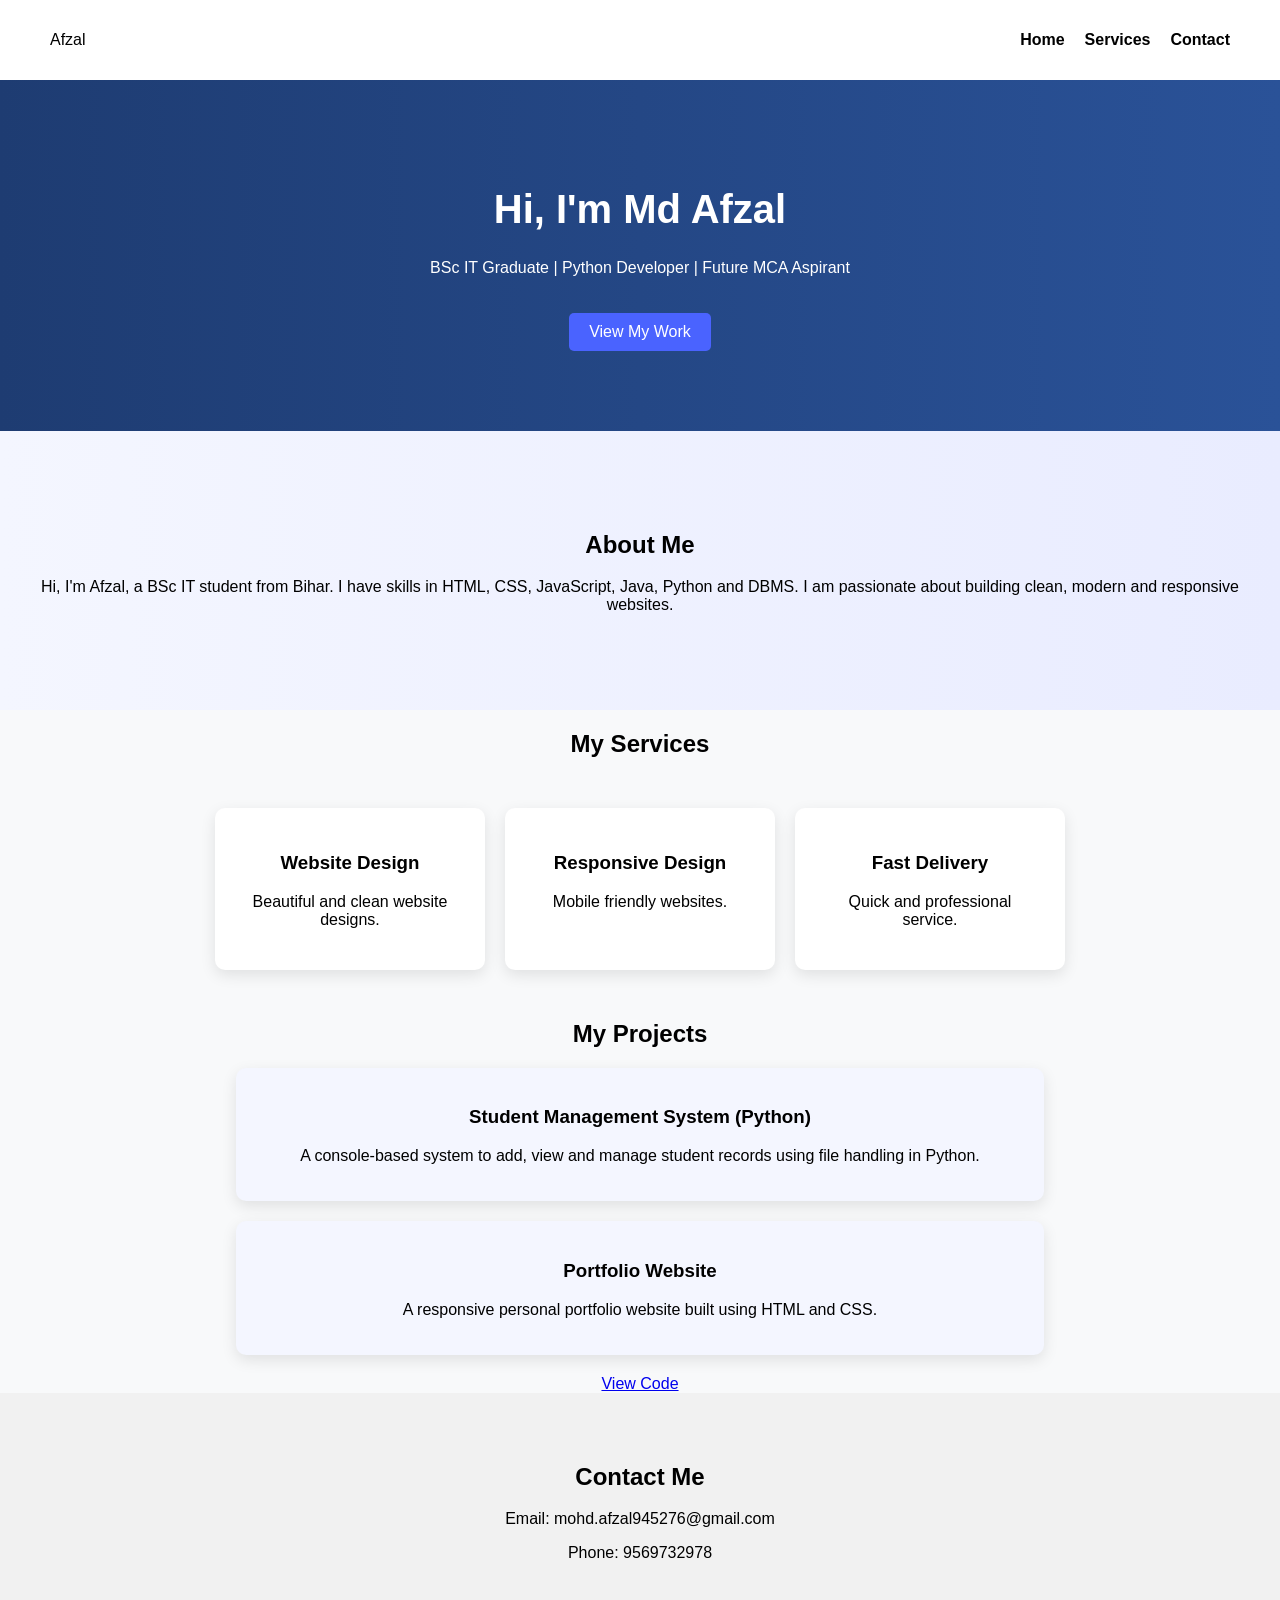
==== index.html @ 3a63d997 "Fix HTML structure and formatting issues" ====
<!DOCTYPE html>
<html>
<head>
    <title>My First Landing Page</title>
    <link rel="stylesheet" href="style.css">
</head>
<body>
  <nav>
    <div class="logo">Afzal</div>
    <ul>
        <li><a href="#">Home</a></li>
        <li><a href="#">Services</a></li>
        <li><a href="#">Contact</a></li>
    </ul>
</nav>

    <header>
        <h1>Hi, I'm Md Afzal</h1>
<p>BSc IT Graduate | Python Developer | Future MCA Aspirant</p>
<a href="#projects" class="btn">View My Work</a>
    </header>
    <section class="about">
    <div class="container">
        <h2>About Me</h2>
        <p>
            Hi, I'm Afzal, a BSc IT student from Bihar.
            I have skills in HTML, CSS, JavaScript, Java, Python and DBMS.
            I am passionate about building clean, modern and responsive websites.
        </p>
    </div>
</section>

    <section>
        <h2>My Services</h2>
        <div class="services">
            <div class="card">
                <h3>Website Design</h3>
                <p>Beautiful and clean website designs.</p>
            </div>

            <div class="card">
                <h3>Responsive Design</h3>
                <p>Mobile friendly websites.</p>
            </div>

            <div class="card">
                <h3>Fast Delivery</h3>
                <p>Quick and professional service.</p>
            </div>
        </div>
    </section
        <section class="projects">
    <h2>My Projects</h2>

    <div class="project-card">
        <h3>Student Management System (Python)</h3>
        <p>A console-based system to add, view and manage student records using file handling in Python.</p>
    </div>

    <div class="project-card">
        <h3>Portfolio Website</h3>
        <p>A responsive personal portfolio website built using HTML and CSS.</p>
    </div>
     <a href="https://github.com/mohdafzal23154180" target="_blank">View Code</a>       
</section>
    <section id="contact">
    <h2>Contact Me</h2>
    <p>Email: mohd.afzal945276@gmail.com</p>
    <p>Phone: 9569732978</p>
</section>

</body>

</html>
---- style.css ----
nav {
    display: flex;
    justify-content: space-between;
    align-items: center;
    padding: 15px 50px;
    background: white;
}
.about {
    padding: 80px 20px;
    text-align: center;
    background: linear-gradient(to right, #f4f6ff, #e9ecff);
}

nav ul {
    display: flex;
    list-style: none;
    gap: 20px;
}

nav a {
    text-decoration: none;
    color: black;
    font-weight: bold;
}

nav a:hover {
    color: #2a5298;
}
body {
    font-family: Arial, sans-serif;
    margin: 0;
    text-align: center;
    background: #f8f9fa;
}

header {
    background: linear-gradient(to right, #1e3c72, #2a5298);
    color: white;
    padding: 80px 20px;
}

header h1 {
    font-size: 40px;
}
.btn {
    display: inline-block;
    margin-top: 20px;
    padding: 10px 20px;
    background: #4a63ff;
    color: white;
    text-decoration: none;
    border-radius: 5px;
}

button {
    padding: 12px 25px;
    border: none;
    background: white;
    color: #2a5298;
    font-weight: bold;
    cursor: pointer;
    border-radius: 5px;
    transition: 0.3s;
}

button:hover {
    background: #2a5298;
    color: white;
}

.services {
    display: flex;
    justify-content: center;
    gap: 20px;
    margin: 50px;
}

.card {
    background: white;
    padding: 25px;
    width: 220px;
    border-radius: 10px;
    box-shadow: 0px 5px 15px rgba(0,0,0,0.1);
    transition: 0.3s;
}

.card:hover {
    transform: translateY(-10px);
}
.projects {
    padding: 80px 20px;
    text-align: center;
    background: #ffffff;
}

.project-card {
    background: #f4f6ff;
    padding: 20px;
    margin: 20px auto;
    width: 60%;
    border-radius: 10px;
    box-shadow: 0 5px 15px rgba(0,0,0,0.1);
}
@media (max-width: 768px) {
    .services {
        flex-direction: column;
        align-items: center;
    }

    nav {
        flex-direction: column;
        gap: 10px;
    }
}
#contact {
    padding: 50px;
    background: #f1f1f1;

}
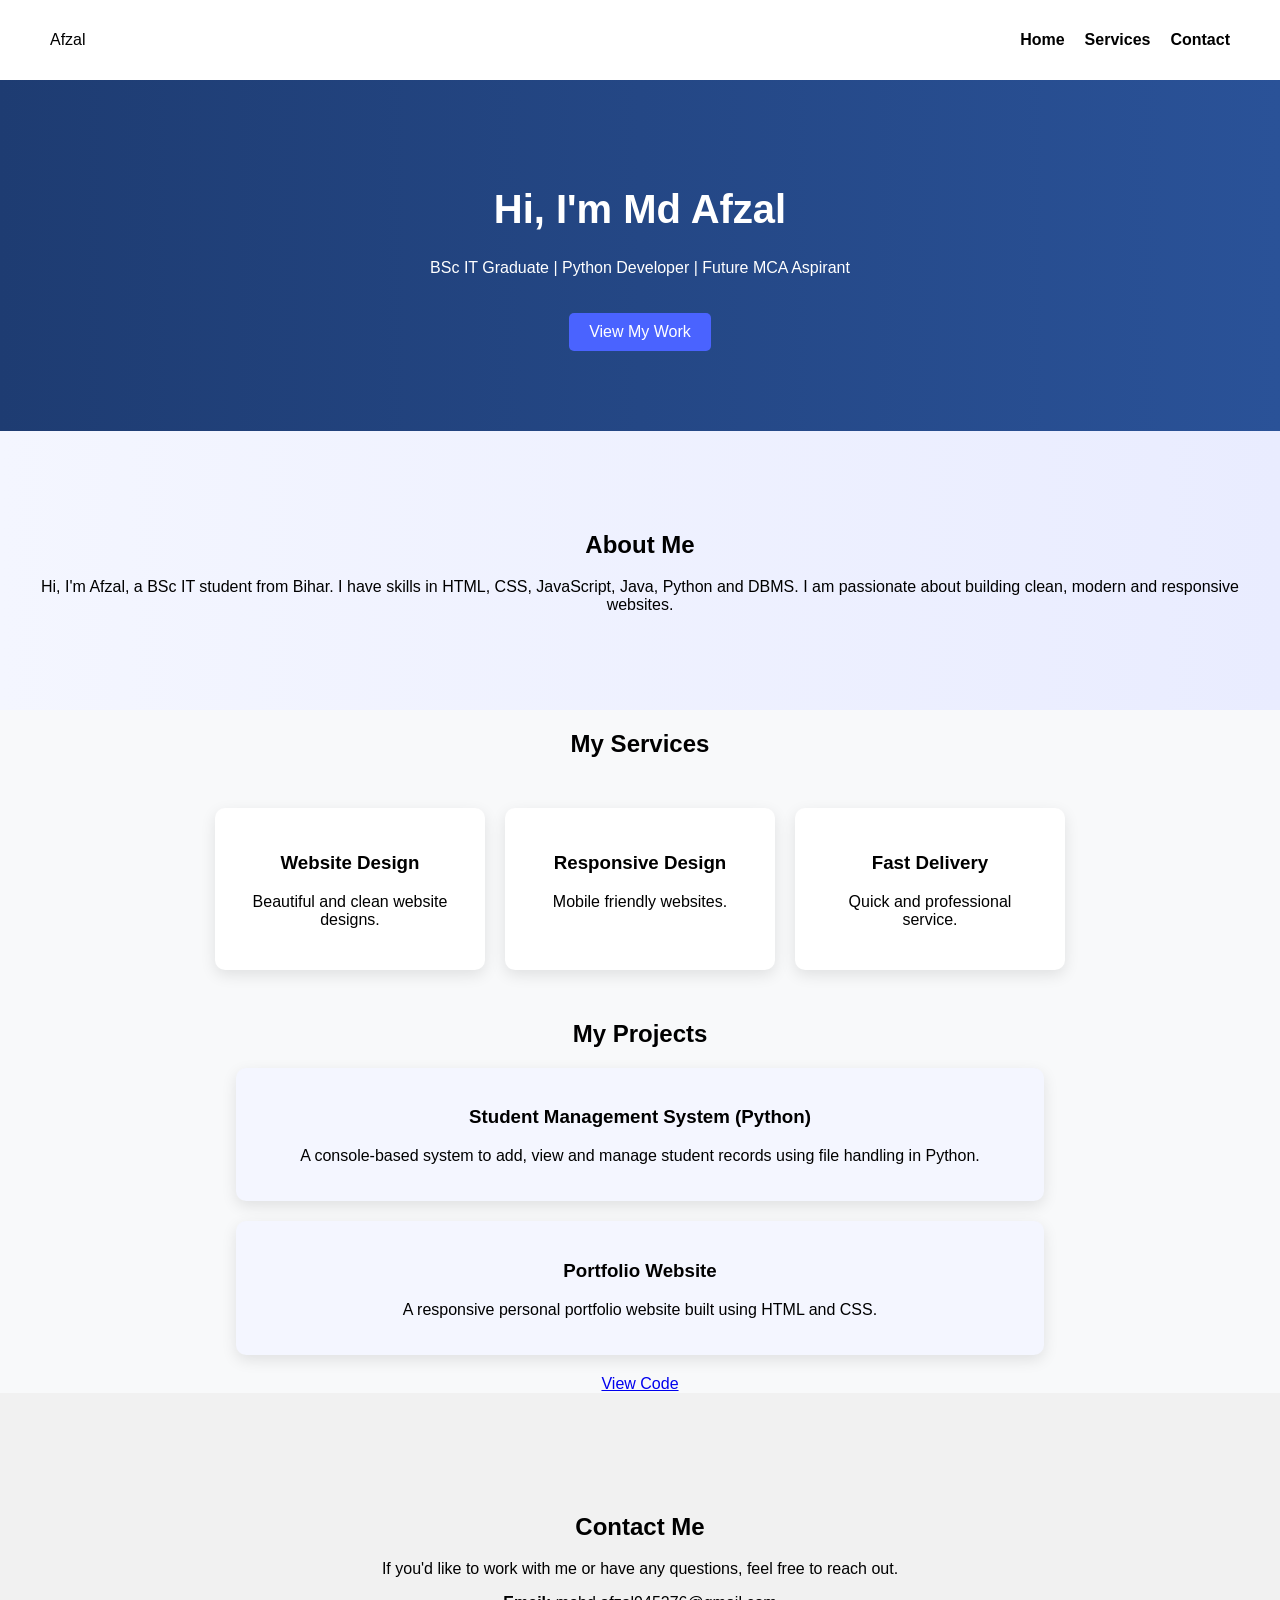
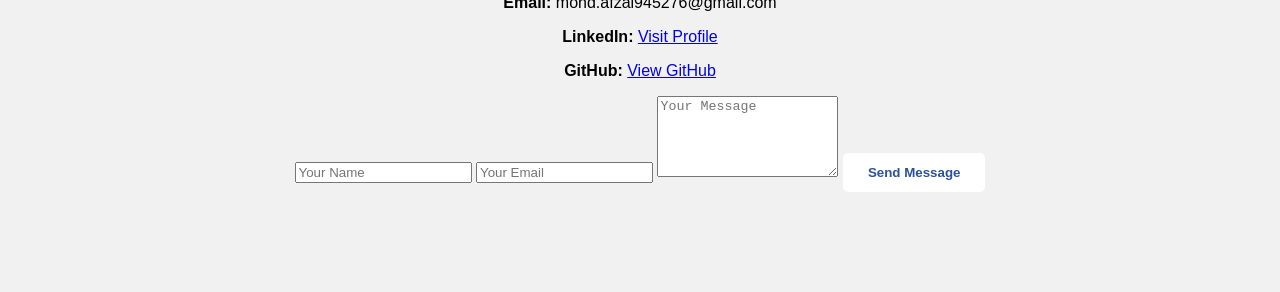
==== commit e43d5c53: "Enhance index.html with contact form and details Added contact information and improved project sect" ====
--- a/index.html
+++ b/index.html
@@ -64,9 +64,31 @@
      <a href="https://github.com/mohdafzal23154180" target="_blank">View Code</a>       
 </section>
     <section id="contact">
+    <section id="contact" class="contact">
     <h2>Contact Me</h2>
-    <p>Email: mohd.afzal945276@gmail.com</p>
-    <p>Phone: 9569732978</p>
+    <p>If you'd like to work with me or have any questions, feel free to reach out.</p>
+
+    <div class="contact-info">
+        <p><strong>Email:</strong> mohd.afzal945276@gmail.com</p>
+        <p><strong>LinkedIn:</strong> 
+            <a href="https://www.linkedin.com/in/mohd-afzal-669144394" target="_blank">
+                Visit Profile
+            </a>
+        </p>
+        <p><strong>GitHub:</strong> 
+            <a href="https://github.com/mohdafzal23154180" target="_blank">
+                View GitHub
+            </a>
+        </p>
+    </div>
+
+    <form class="contact-form">
+        <input type="text" placeholder="Your Name" required>
+        <input type="email" placeholder="Your Email" required>
+        <textarea placeholder="Your Message" rows="5" required></textarea>
+        <button type="submit">Send Message</button>
+    </form>
+</section>
 </section>
 
 </body>
@@ -76,3 +98,4 @@
 
 
 
+
--- a/style.css
+++ b/style.css
@@ -50,6 +50,9 @@
     color: white;
     text-decoration: none;
     border-radius: 5px;
+}
+html {
+    scroll-behavior: smooth;
 }
 
 button {
@@ -120,3 +123,4 @@
 
 
 
+
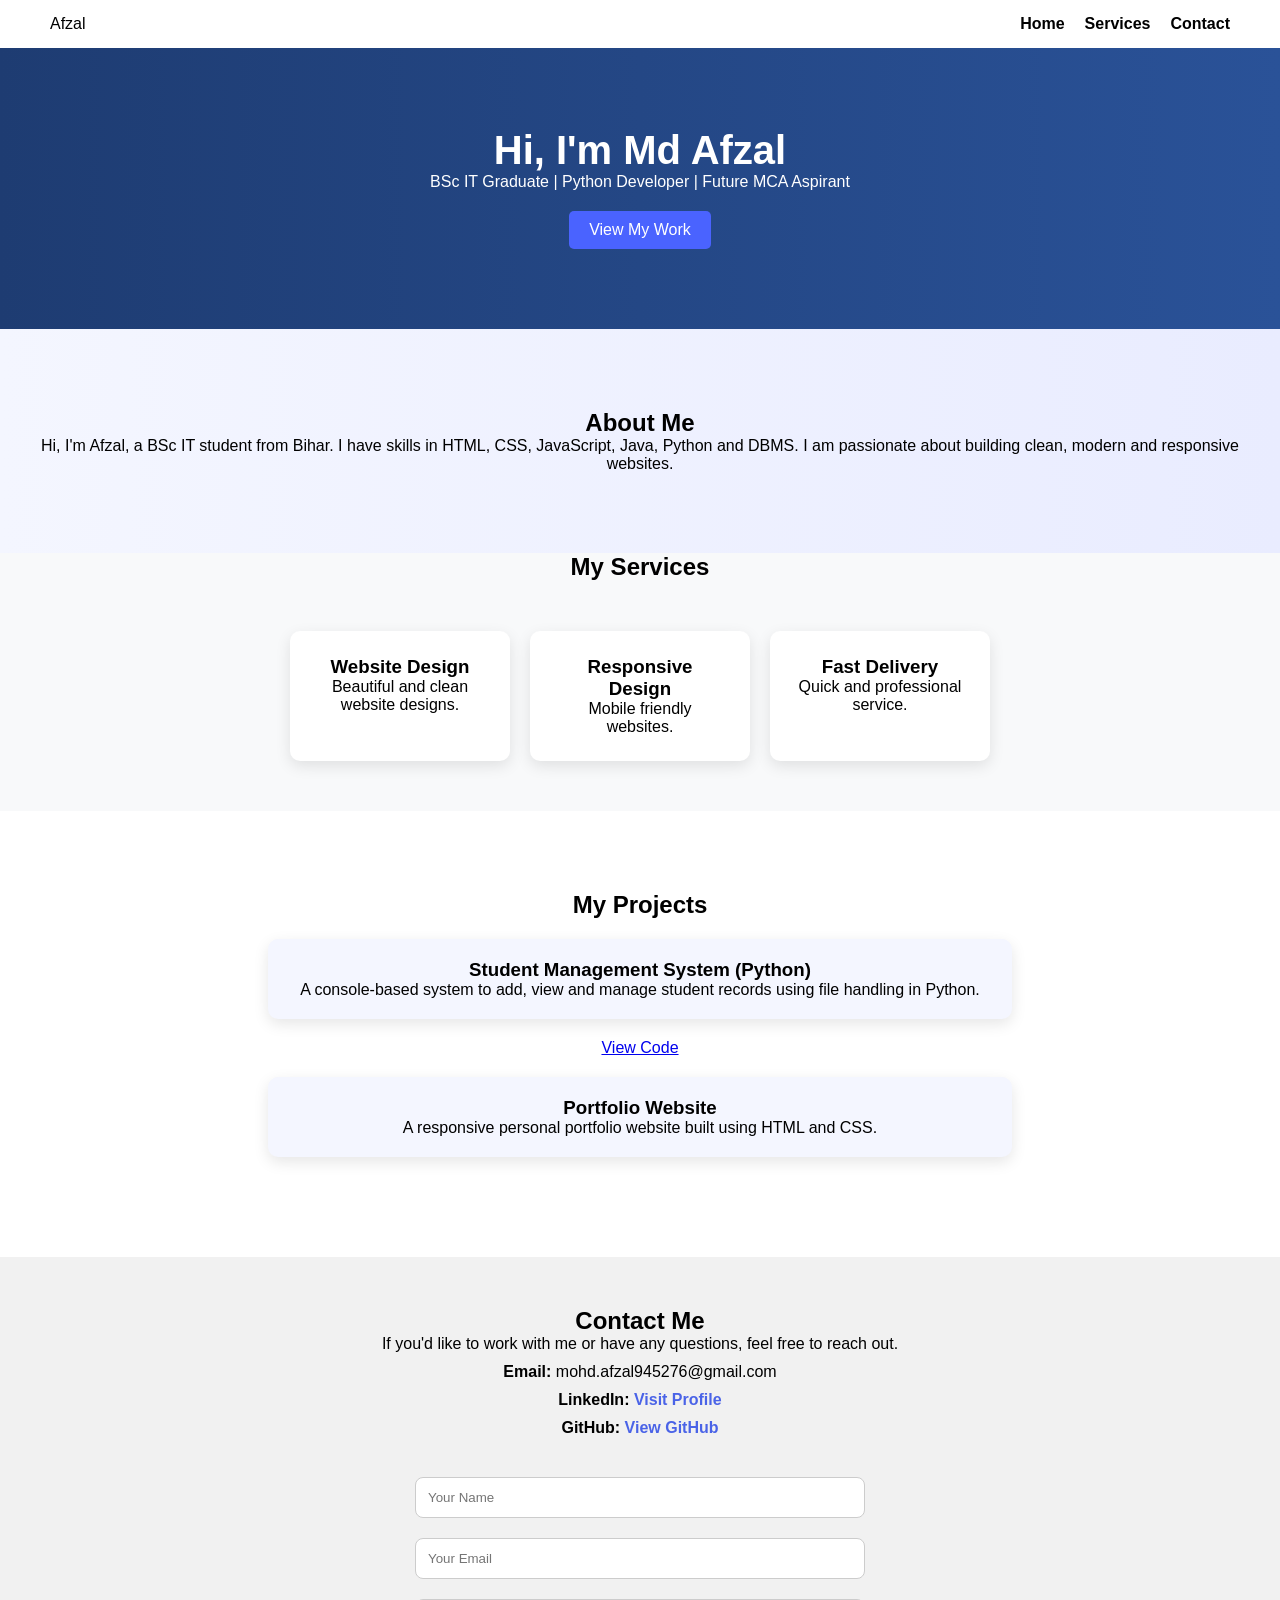
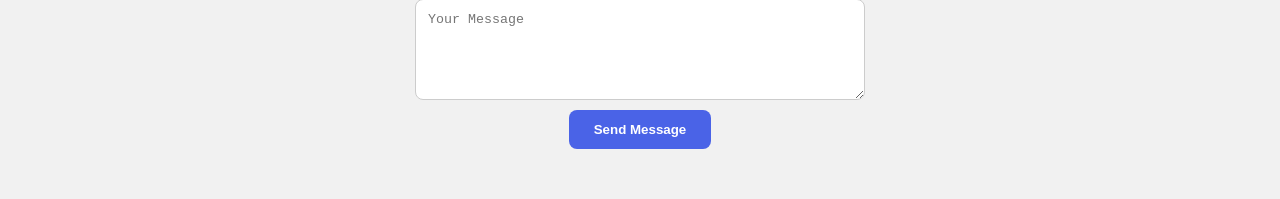
==== commit 8a04d7e1: "Fix HTML structure and clean up formatting" ====
--- a/index.html
+++ b/index.html
@@ -1,3 +1,5 @@
+
+
 <!DOCTYPE html>
 <html>
 <head>
@@ -48,23 +50,23 @@
                 <p>Quick and professional service.</p>
             </div>
         </div>
-    </section
-        <section class="projects">
+    </section>
+    <section class="projects">
     <h2>My Projects</h2>
 
     <div class="project-card">
         <h3>Student Management System (Python)</h3>
         <p>A console-based system to add, view and manage student records using file handling in Python.</p>
     </div>
+    <a href="https://github.com/mohdafzal23154180" target="_blank">View Code</a>
 
     <div class="project-card">
         <h3>Portfolio Website</h3>
         <p>A responsive personal portfolio website built using HTML and CSS.</p>
     </div>
-     <a href="https://github.com/mohdafzal23154180" target="_blank">View Code</a>       
 </section>
-    <section id="contact">
-    <section id="contact" class="contact">
+
+<section id="contact" class="contact">
     <h2>Contact Me</h2>
     <p>If you'd like to work with me or have any questions, feel free to reach out.</p>
 
@@ -89,13 +91,10 @@
         <button type="submit">Send Message</button>
     </form>
 </section>
-</section>
 
 </body>
-
 </html>
 
 
 
 
-
--- a/style.css
+++ b/style.css
@@ -120,7 +120,92 @@
     background: #f1f1f1;
 
 }
-
-
-
-
+/* Contact Section */
+.contact {
+    padding: 80px 20px;
+    text-align: center;
+    background: #f9f9ff;
+}
+
+.contact-info p {
+    margin: 10px 0;
+}
+
+.contact a {
+    color: #4a63e7;
+    text-decoration: none;
+    font-weight: bold;
+}
+
+.contact a:hover {
+    text-decoration: underline;
+}
+
+/* Contact Form */
+.contact-form {
+    margin-top: 30px;
+}
+
+.contact-form input,
+.contact-form textarea {
+    width: 80%;
+    max-width: 400px;
+    padding: 12px;
+    margin: 10px 0;
+    border: 1px solid #ccc;
+    border-radius: 8px;
+}
+
+.contact-form button {
+    padding: 12px 25px;
+    background: #4a63e7;
+    color: white;
+    border: none;
+    border-radius: 8px;
+    cursor: pointer;
+    transition: 0.3s ease;
+}
+
+/* Button Hover Animation */
+.contact-form button:hover {
+    background: #2d47c7;
+    transform: scale(1.05);
+}
+
+/* Card Hover Effect (Projects etc.) */
+.card:hover {
+    transform: translateY(-10px);
+    transition: 0.3s ease;
+    box-shadow: 0 10px 25px rgba(0,0,0,0.1);
+}
+
+/* Smooth Scroll */
+html {
+    scroll-behavior: smooth;
+}
+* {
+    margin: 0;
+    padding: 0;
+    box-sizing: border-box;
+}
+
+body {
+    width: 100%;
+    overflow-x: hidden;
+    font-family: Arial, sans-serif;
+}
+.contact-form {
+    display: flex;
+    flex-direction: column;
+    align-items: center;
+}
+
+.contact-form input,
+.contact-form textarea {
+    width: 90%;
+    max-width: 450px;
+}
+
+
+
+
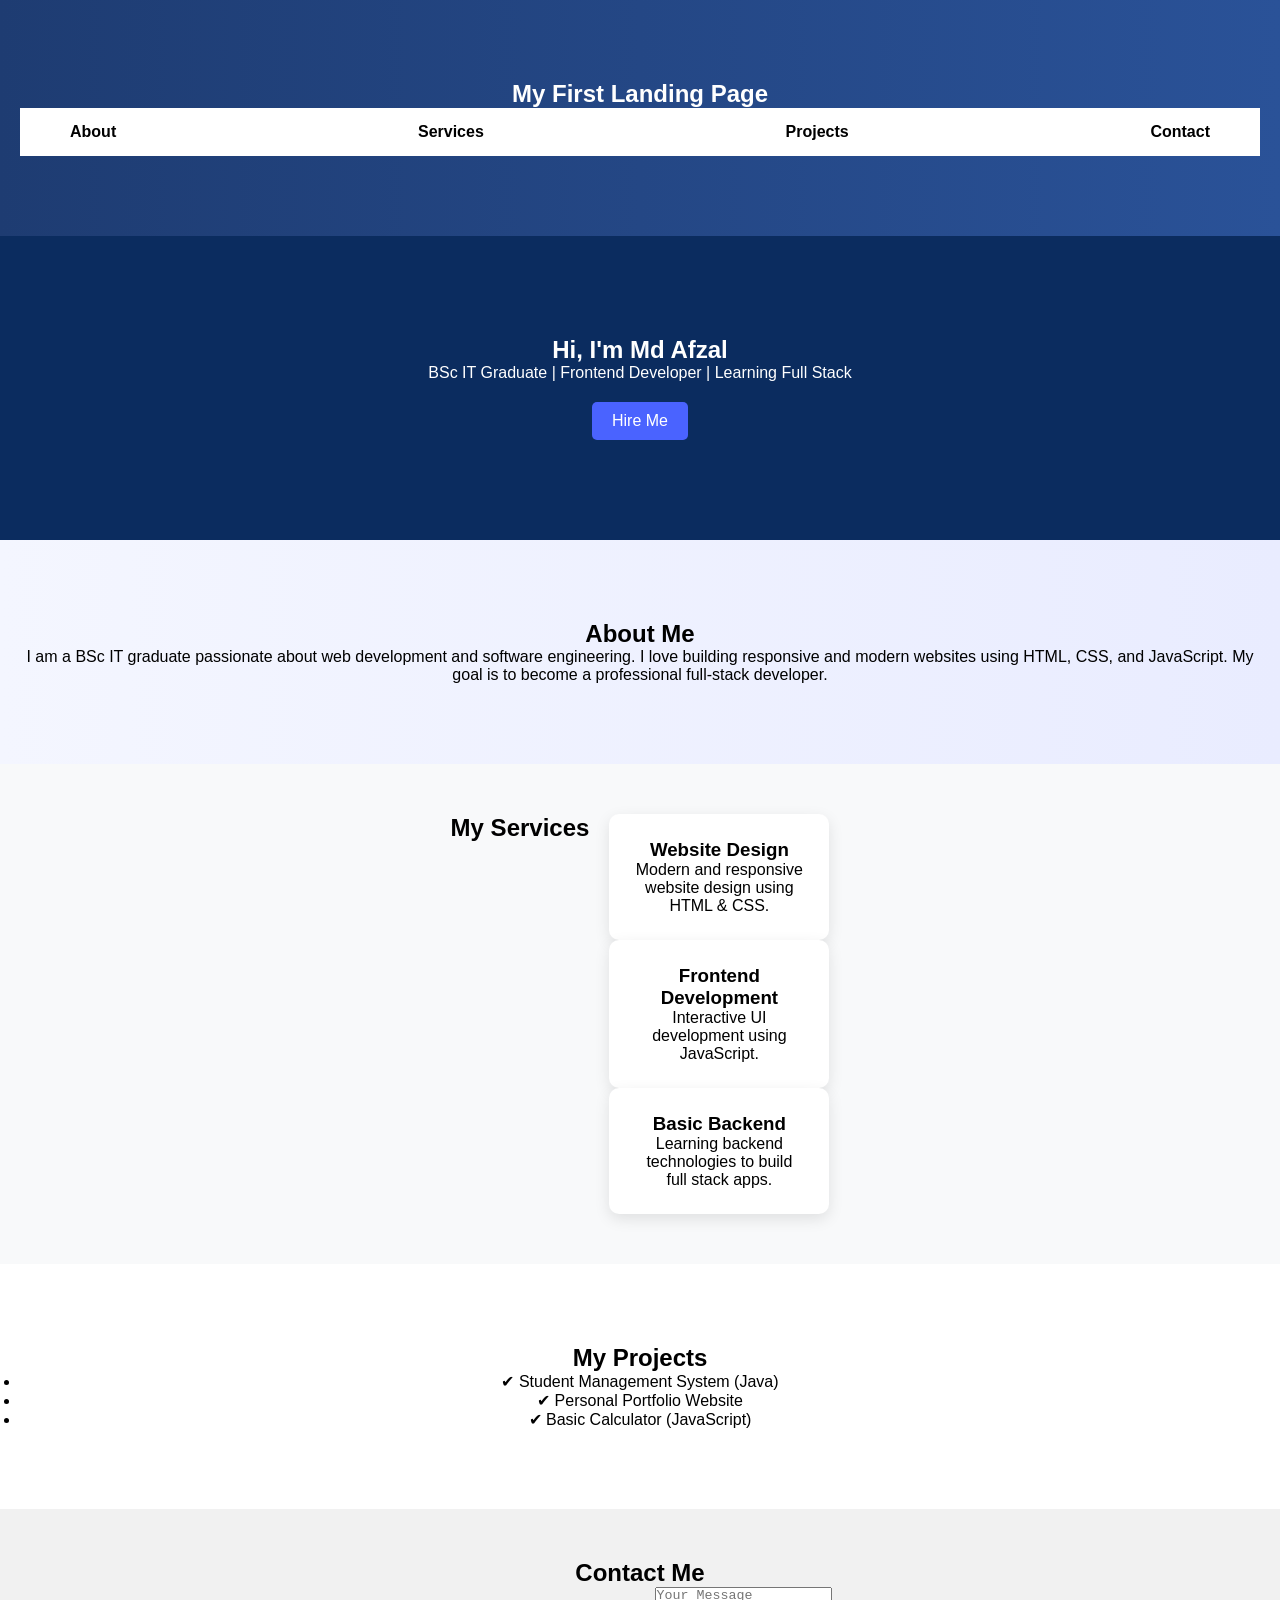
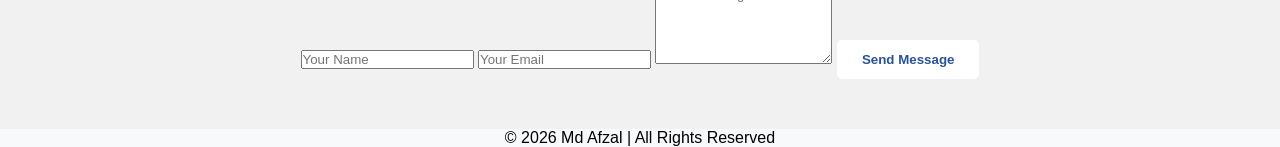
==== commit 98d8bdef: "Revise index.html for portfolio layout and content Updated the HTML structure and content for the po" ====
--- a/index.html
+++ b/index.html
@@ -1,100 +1,94 @@
-
-
 <!DOCTYPE html>
-<html>
+<html lang="en">
 <head>
-    <title>My First Landing Page</title>
+    <meta charset="UTF-8">
+    <title>Md Afzal | Portfolio</title>
+    <meta name="viewport" content="width=device-width, initial-scale=1.0">
+    
+    <!-- CSS File -->
     <link rel="stylesheet" href="style.css">
 </head>
 <body>
-  <nav>
-    <div class="logo">Afzal</div>
-    <ul>
-        <li><a href="#">Home</a></li>
-        <li><a href="#">Services</a></li>
-        <li><a href="#">Contact</a></li>
-    </ul>
-</nav>
 
+    <!-- Navbar -->
     <header>
-        <h1>Hi, I'm Md Afzal</h1>
-<p>BSc IT Graduate | Python Developer | Future MCA Aspirant</p>
-<a href="#projects" class="btn">View My Work</a>
+        <div class="container">
+            <h2 class="logo">My First Landing Page</h2>
+            <nav>
+                <a href="#about">About</a>
+                <a href="#services">Services</a>
+                <a href="#projects">Projects</a>
+                <a href="#contact">Contact</a>
+            </nav>
+        </div>
     </header>
-    <section class="about">
-    <div class="container">
+
+    <!-- Hero Section -->
+    <section class="hero">
+        <div class="hero-content">
+            <h1>Hi, I'm Md Afzal</h1>
+            <p>BSc IT Graduate | Frontend Developer | Learning Full Stack</p>
+            <a href="#contact" class="btn">Hire Me</a>
+        </div>
+    </section>
+
+    <!-- About Section -->
+    <section id="about" class="about">
         <h2>About Me</h2>
         <p>
-            Hi, I'm Afzal, a BSc IT student from Bihar.
-            I have skills in HTML, CSS, JavaScript, Java, Python and DBMS.
-            I am passionate about building clean, modern and responsive websites.
+            I am a BSc IT graduate passionate about web development and software engineering.
+            I love building responsive and modern websites using HTML, CSS, and JavaScript.
+            My goal is to become a professional full-stack developer.
         </p>
-    </div>
-</section>
+    </section>
 
-    <section>
+    <!-- Services Section -->
+    <section id="services" class="services">
         <h2>My Services</h2>
-        <div class="services">
+        <div class="service-box">
             <div class="card">
                 <h3>Website Design</h3>
-                <p>Beautiful and clean website designs.</p>
+                <p>Modern and responsive website design using HTML & CSS.</p>
             </div>
 
             <div class="card">
-                <h3>Responsive Design</h3>
-                <p>Mobile friendly websites.</p>
+                <h3>Frontend Development</h3>
+                <p>Interactive UI development using JavaScript.</p>
             </div>
 
             <div class="card">
-                <h3>Fast Delivery</h3>
-                <p>Quick and professional service.</p>
+                <h3>Basic Backend</h3>
+                <p>Learning backend technologies to build full stack apps.</p>
             </div>
         </div>
     </section>
-    <section class="projects">
-    <h2>My Projects</h2>
 
-    <div class="project-card">
-        <h3>Student Management System (Python)</h3>
-        <p>A console-based system to add, view and manage student records using file handling in Python.</p>
-    </div>
-    <a href="https://github.com/mohdafzal23154180" target="_blank">View Code</a>
+    <!-- Projects Section -->
+    <section id="projects" class="projects">
+        <h2>My Projects</h2>
+        <ul>
+            <li>✔ Student Management System (Java)</li>
+            <li>✔ Personal Portfolio Website</li>
+            <li>✔ Basic Calculator (JavaScript)</li>
+        </ul>
+    </section>
 
-    <div class="project-card">
-        <h3>Portfolio Website</h3>
-        <p>A responsive personal portfolio website built using HTML and CSS.</p>
-    </div>
-</section>
+    <!-- Contact Section -->
+    <section id="contact" class="contact">
+        <h2>Contact Me</h2>
 
-<section id="contact" class="contact">
-    <h2>Contact Me</h2>
-    <p>If you'd like to work with me or have any questions, feel free to reach out.</p>
+        <form>
+            <input type="text" placeholder="Your Name" required>
+            <input type="email" placeholder="Your Email" required>
+            <textarea rows="5" placeholder="Your Message"></textarea>
+            <button type="submit">Send Message</button>
+        </form>
+    </section>
 
-    <div class="contact-info">
-        <p><strong>Email:</strong> mohd.afzal945276@gmail.com</p>
-        <p><strong>LinkedIn:</strong> 
-            <a href="https://www.linkedin.com/in/mohd-afzal-669144394" target="_blank">
-                Visit Profile
-            </a>
-        </p>
-        <p><strong>GitHub:</strong> 
-            <a href="https://github.com/mohdafzal23154180" target="_blank">
-                View GitHub
-            </a>
-        </p>
-    </div>
-
-    <form class="contact-form">
-        <input type="text" placeholder="Your Name" required>
-        <input type="email" placeholder="Your Email" required>
-        <textarea placeholder="Your Message" rows="5" required></textarea>
-        <button type="submit">Send Message</button>
-    </form>
-</section>
+    <!-- Footer -->
+    <footer>
+        <p>© 2026 Md Afzal | All Rights Reserved</p>
+    </footer>
 
 </body>
 </html>
-
-
-
-
--- a/style.css
+++ b/style.css
@@ -1,3 +1,32 @@
+* {
+    margin: 0;
+    padding: 0;
+    box-sizing: border-box;
+}
+body {
+    margin: 0;
+    padding: 0;
+}
+
+.hero,
+.about,
+.projects,
+.contact {
+    width: 100%;
+}
+.hero {
+    background-color: #0b2c5f;
+    color: white;
+    padding: 100px 20px;
+    text-align: center;
+}
+
+body {
+    width: 100%;
+    overflow-x: hidden;
+    font-family: Arial, sans-serif;
+}
+
 nav {
     display: flex;
     justify-content: space-between;
@@ -5,11 +34,6 @@
     padding: 15px 50px;
     background: white;
 }
-.about {
-    padding: 80px 20px;
-    text-align: center;
-    background: linear-gradient(to right, #f4f6ff, #e9ecff);
-}
 
 nav ul {
     display: flex;
@@ -42,6 +66,10 @@
 header h1 {
     font-size: 40px;
 }
+html {
+    scroll-behavior: smooth;
+}
+
 .btn {
     display: inline-block;
     margin-top: 20px;
@@ -51,10 +79,6 @@
     text-decoration: none;
     border-radius: 5px;
 }
-html {
-    scroll-behavior: smooth;
-}
-
 button {
     padding: 12px 25px;
     border: none;
@@ -70,6 +94,12 @@
     background: #2a5298;
     color: white;
 }
+.about {
+    padding: 80px 20px;
+    text-align: center;
+    background: linear-gradient(to right, #f4f6ff, #e9ecff);
+}
+
 
 .services {
     display: flex;
@@ -94,37 +124,35 @@
     padding: 80px 20px;
     text-align: center;
     background: #ffffff;
+    width: 100%;
 }
 
 .project-card {
     background: #f4f6ff;
     padding: 20px;
-    margin: 20px auto;
-    width: 60%;
+    margin: 20px;
     border-radius: 10px;
     box-shadow: 0 5px 15px rgba(0,0,0,0.1);
 }
-@media (max-width: 768px) {
-    .services {
-        flex-direction: column;
-        align-items: center;
-    }
-
-    nav {
-        flex-direction: column;
-        gap: 10px;
-    }
-}
-#contact {
-    padding: 50px;
-    background: #f1f1f1;
-
-}
+
 /* Contact Section */
 .contact {
     padding: 80px 20px;
     text-align: center;
     background: #f9f9ff;
+    width: 100%;
+}
+
+.contact-form {
+    display: flex;
+    flex-direction: column;
+    align-items: center;
+}
+
+.contact-form input,
+.contact-form textarea {
+    width: 90%;
+    max-width: 450px;
 }
 
 .contact-info p {
@@ -183,29 +211,19 @@
 html {
     scroll-behavior: smooth;
 }
-* {
-    margin: 0;
-    padding: 0;
-    box-sizing: border-box;
-}
-
-body {
-    width: 100%;
-    overflow-x: hidden;
-    font-family: Arial, sans-serif;
-}
-.contact-form {
-    display: flex;
-    flex-direction: column;
-    align-items: center;
-}
-
-.contact-form input,
-.contact-form textarea {
-    width: 90%;
-    max-width: 450px;
-}
-
-
-
-
+
+@media (max-width: 768px) {
+    .services {
+        flex-direction: column;
+        align-items: center;
+    }
+
+    nav {
+        flex-direction: column;
+        gap: 10px;
+    }
+}
+#contact {
+    padding: 50px;
+    background: #f1f1f1;
+}
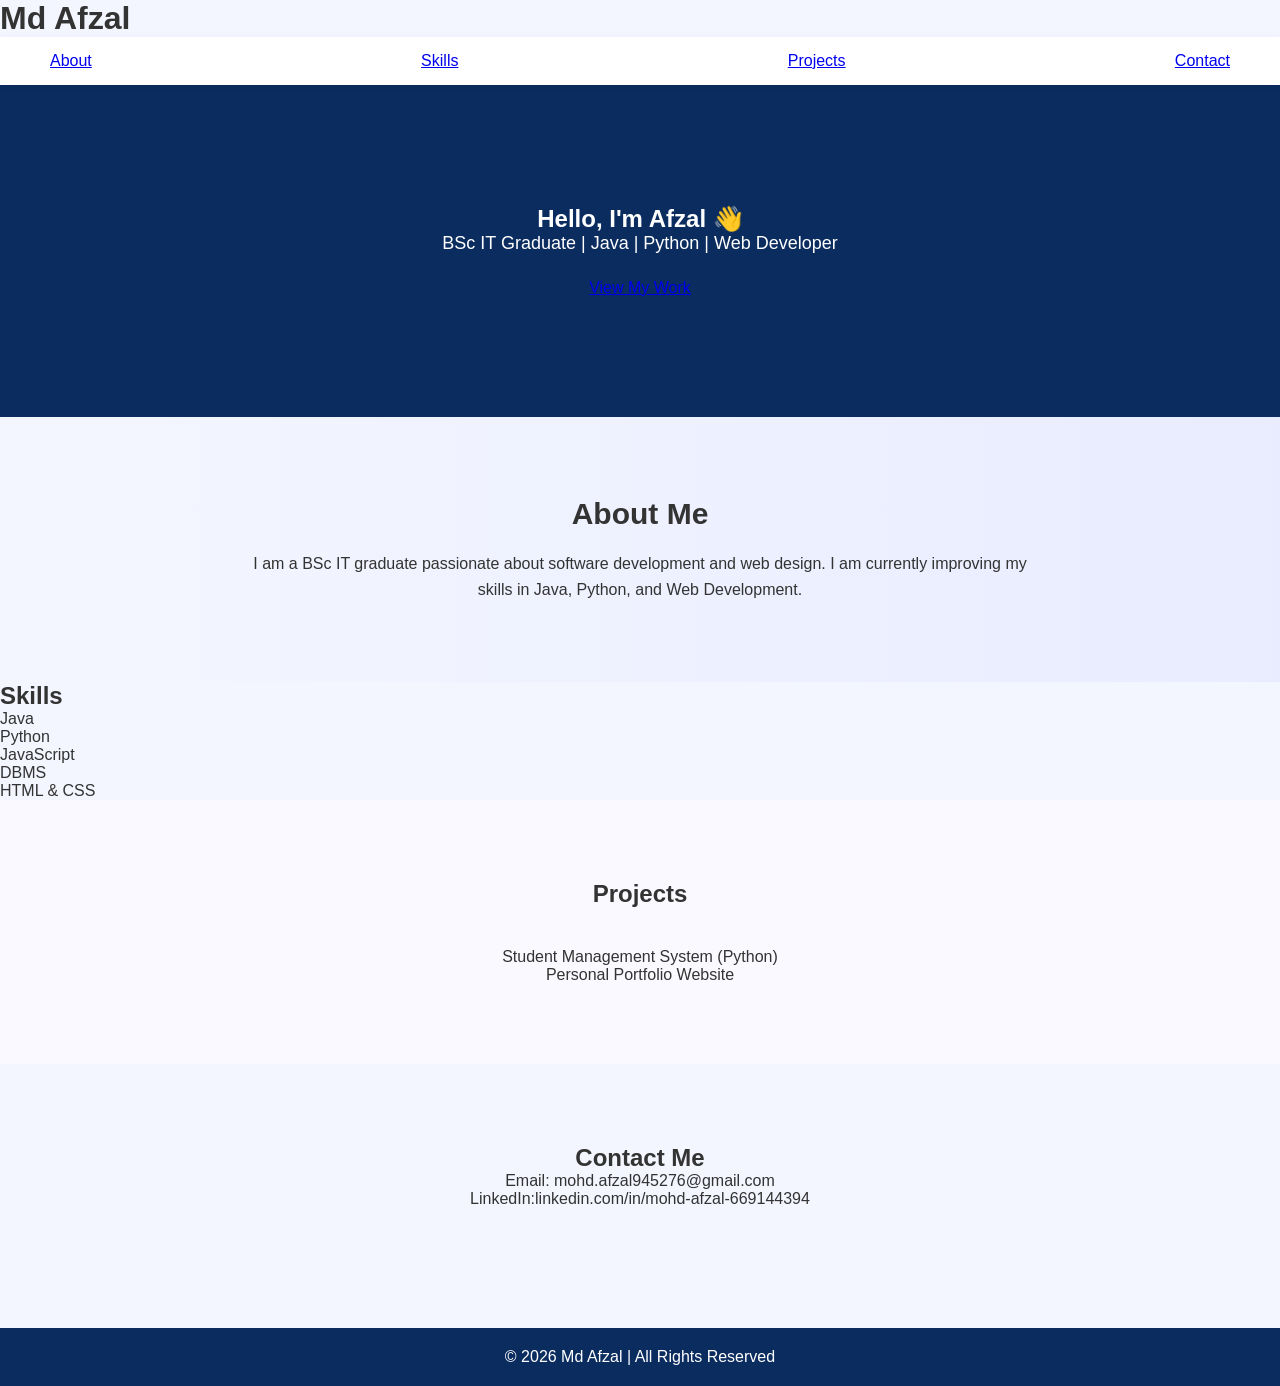
==== commit 86d8d5db: "Revise portfolio structure and content Updated the portfolio layout and content, including sections " ====
--- a/index.html
+++ b/index.html
@@ -2,21 +2,19 @@
 <html lang="en">
 <head>
     <meta charset="UTF-8">
-    <title>Md Afzal | Portfolio</title>
+    <title>Afzal Portfolio</title>
     <meta name="viewport" content="width=device-width, initial-scale=1.0">
-    
-    <!-- CSS File -->
     <link rel="stylesheet" href="style.css">
 </head>
 <body>
 
-    <!-- Navbar -->
+    <!-- Header -->
     <header>
         <div class="container">
-            <h2 class="logo">My First Landing Page</h2>
+            <h1>Md Afzal</h1>
             <nav>
                 <a href="#about">About</a>
-                <a href="#services">Services</a>
+                <a href="#skills">Skills</a>
                 <a href="#projects">Projects</a>
                 <a href="#contact">Contact</a>
             </nav>
@@ -25,64 +23,54 @@
 
     <!-- Hero Section -->
     <section class="hero">
-        <div class="hero-content">
-            <h1>Hi, I'm Md Afzal</h1>
-            <p>BSc IT Graduate | Frontend Developer | Learning Full Stack</p>
-            <a href="#contact" class="btn">Hire Me</a>
+        <div class="container">
+            <h2>Hello, I'm Afzal 👋</h2>
+            <p>BSc IT Graduate | Java | Python | Web Developer</p>
+            <a href="#projects" class="btn">View My Work</a>
         </div>
     </section>
 
     <!-- About Section -->
     <section id="about" class="about">
-        <h2>About Me</h2>
-        <p>
-            I am a BSc IT graduate passionate about web development and software engineering.
-            I love building responsive and modern websites using HTML, CSS, and JavaScript.
-            My goal is to become a professional full-stack developer.
-        </p>
+        <div class="container">
+            <h2>About Me</h2>
+            <p>
+                I am a BSc IT graduate passionate about software development and web design.
+                I am currently improving my skills in Java, Python, and Web Development.
+            </p>
+        </div>
     </section>
 
-    <!-- Services Section -->
-    <section id="services" class="services">
-        <h2>My Services</h2>
-        <div class="service-box">
-            <div class="card">
-                <h3>Website Design</h3>
-                <p>Modern and responsive website design using HTML & CSS.</p>
-            </div>
-
-            <div class="card">
-                <h3>Frontend Development</h3>
-                <p>Interactive UI development using JavaScript.</p>
-            </div>
-
-            <div class="card">
-                <h3>Basic Backend</h3>
-                <p>Learning backend technologies to build full stack apps.</p>
-            </div>
+    <!-- Skills Section -->
+    <section id="skills" class="skills">
+        <div class="container">
+            <h2>Skills</h2>
+            <ul>
+                <li>Java</li>
+                <li>Python</li>
+                <li>JavaScript</li>
+                <li>DBMS</li>
+                <li>HTML & CSS</li>
+            </ul>
         </div>
     </section>
 
     <!-- Projects Section -->
     <section id="projects" class="projects">
-        <h2>My Projects</h2>
-        <ul>
-            <li>✔ Student Management System (Java)</li>
-            <li>✔ Personal Portfolio Website</li>
-            <li>✔ Basic Calculator (JavaScript)</li>
-        </ul>
+        <div class="container">
+            <h2>Projects</h2>
+            <p>Student Management System (Python)</p>
+            <p>Personal Portfolio Website</p>
+        </div>
     </section>
 
     <!-- Contact Section -->
     <section id="contact" class="contact">
-        <h2>Contact Me</h2>
-
-        <form>
-            <input type="text" placeholder="Your Name" required>
-            <input type="email" placeholder="Your Email" required>
-            <textarea rows="5" placeholder="Your Message"></textarea>
-            <button type="submit">Send Message</button>
-        </form>
+        <div class="container">
+            <h2>Contact Me</h2>
+            <p>Email: mohd.afzal945276@gmail.com</p>
+            <p>LinkedIn:linkedin.com/in/mohd-afzal-669144394 </p>
+        </div>
     </section>
 
     <!-- Footer -->
--- a/style.css
+++ b/style.css
@@ -1,229 +1,202 @@
+/* ===== Reset ===== */
 * {
     margin: 0;
     padding: 0;
     box-sizing: border-box;
-}
+    font-family: Arial, Helvetica, sans-serif;
+}
+
 body {
-    margin: 0;
-    padding: 0;
-}
-
-.hero,
-.about,
-.projects,
-.contact {
-    width: 100%;
-}
-.hero {
-    background-color: #0b2c5f;
-    color: white;
-    padding: 100px 20px;
-    text-align: center;
-}
-
-body {
     width: 100%;
     overflow-x: hidden;
-    font-family: Arial, sans-serif;
-}
-
+    background-color: #f4f6ff;
+    color: #333;
+}
+
+/* ===== Navbar ===== */
 nav {
+    width: 100%;
+    padding: 15px 50px;
+    background-color: #ffffff;
     display: flex;
     justify-content: space-between;
     align-items: center;
-    padding: 15px 50px;
-    background: white;
+    box-shadow: 0 2px 10px rgba(0,0,0,0.05);
+    position: sticky;
+    top: 0;
+}
+
+nav h2 {
+    color: #0b2c5f;
 }
 
 nav ul {
+    list-style: none;
     display: flex;
-    list-style: none;
-    gap: 20px;
-}
-
-nav a {
+    gap: 25px;
+}
+
+nav ul li a {
     text-decoration: none;
-    color: black;
-    font-weight: bold;
-}
-
-nav a:hover {
-    color: #2a5298;
-}
-body {
-    font-family: Arial, sans-serif;
-    margin: 0;
-    text-align: center;
-    background: #f8f9fa;
-}
-
-header {
-    background: linear-gradient(to right, #1e3c72, #2a5298);
+    color: #333;
+    font-weight: 500;
+}
+
+nav ul li a:hover {
+    color: #0b2c5f;
+}
+
+/* ===== Hero Section ===== */
+.hero {
+    width: 100%;
+    background-color: #0b2c5f;
     color: white;
-    padding: 80px 20px;
-}
-
-header h1 {
-    font-size: 40px;
-}
-html {
-    scroll-behavior: smooth;
-}
-
-.btn {
-    display: inline-block;
-    margin-top: 20px;
-    padding: 10px 20px;
-    background: #4a63ff;
-    color: white;
-    text-decoration: none;
-    border-radius: 5px;
-}
-button {
+    padding: 120px 20px;
+    text-align: center;
+}
+
+.hero h1 {
+    font-size: 42px;
+    margin-bottom: 15px;
+}
+
+.hero p {
+    font-size: 18px;
+    margin-bottom: 25px;
+}
+
+.hero button {
     padding: 12px 25px;
     border: none;
+    background-color: white;
+    color: #0b2c5f;
+    font-weight: bold;
+    border-radius: 6px;
+    cursor: pointer;
+}
+
+.hero button:hover {
+    background-color: #e6e6e6;
+}
+
+/* ===== About Section ===== */
+.about {
+    padding: 80px 20px;
+    text-align: center;
+    background: linear-gradient(to right, #f4f6ff, #e9ecff);
+}
+
+.about h2 {
+    margin-bottom: 20px;
+    font-size: 30px;
+}
+
+.about p {
+    max-width: 800px;
+    margin: auto;
+    line-height: 1.6;
+}
+
+/* ===== Services Section ===== */
+.services {
+    padding: 80px 20px;
+    text-align: center;
+}
+
+.services h2 {
+    margin-bottom: 40px;
+}
+
+.service-box {
+    display: inline-block;
+    width: 280px;
+    margin: 15px;
+    padding: 25px;
     background: white;
-    color: #2a5298;
-    font-weight: bold;
-    cursor: pointer;
-    border-radius: 5px;
-    transition: 0.3s;
-}
-
-button:hover {
-    background: #2a5298;
-    color: white;
-}
-.about {
-    padding: 80px 20px;
-    text-align: center;
-    background: linear-gradient(to right, #f4f6ff, #e9ecff);
-}
-
-
-.services {
-    display: flex;
-    justify-content: center;
-    gap: 20px;
-    margin: 50px;
-}
-
-.card {
+    border-radius: 10px;
+    box-shadow: 0 5px 15px rgba(0,0,0,0.05);
+}
+
+.service-box h3 {
+    margin-bottom: 10px;
+}
+
+/* ===== Projects Section ===== */
+.projects {
+    padding: 80px 20px;
+    text-align: center;
+    background-color: #f9f9ff;
+}
+
+.projects h2 {
+    margin-bottom: 40px;
+}
+
+.project-box {
+    display: inline-block;
+    width: 300px;
+    margin: 15px;
+    padding: 25px;
     background: white;
-    padding: 25px;
-    width: 220px;
     border-radius: 10px;
-    box-shadow: 0px 5px 15px rgba(0,0,0,0.1);
-    transition: 0.3s;
-}
-
-.card:hover {
-    transform: translateY(-10px);
-}
-.projects {
-    padding: 80px 20px;
-    text-align: center;
-    background: #ffffff;
-    width: 100%;
-}
-
-.project-card {
-    background: #f4f6ff;
-    padding: 20px;
-    margin: 20px;
-    border-radius: 10px;
-    box-shadow: 0 5px 15px rgba(0,0,0,0.1);
-}
-
-/* Contact Section */
+    box-shadow: 0 5px 15px rgba(0,0,0,0.05);
+}
+
+/* ===== Contact Section ===== */
 .contact {
     padding: 80px 20px;
     text-align: center;
-    background: #f9f9ff;
-    width: 100%;
-}
-
-.contact-form {
-    display: flex;
-    flex-direction: column;
-    align-items: center;
-}
-
-.contact-form input,
-.contact-form textarea {
-    width: 90%;
-    max-width: 450px;
-}
-
-.contact-info p {
-    margin: 10px 0;
-}
-
-.contact a {
-    color: #4a63e7;
-    text-decoration: none;
-    font-weight: bold;
-}
-
-.contact a:hover {
-    text-decoration: underline;
-}
-
-/* Contact Form */
-.contact-form {
-    margin-top: 30px;
-}
-
-.contact-form input,
-.contact-form textarea {
-    width: 80%;
+}
+
+.contact form {
     max-width: 400px;
-    padding: 12px;
+    margin: auto;
+}
+
+.contact input,
+.contact textarea {
+    width: 100%;
+    padding: 10px;
     margin: 10px 0;
     border: 1px solid #ccc;
-    border-radius: 8px;
-}
-
-.contact-form button {
-    padding: 12px 25px;
-    background: #4a63e7;
+    border-radius: 5px;
+}
+
+.contact button {
+    padding: 10px 20px;
+    background-color: #0b2c5f;
     color: white;
     border: none;
-    border-radius: 8px;
+    border-radius: 5px;
     cursor: pointer;
-    transition: 0.3s ease;
-}
-
-/* Button Hover Animation */
-.contact-form button:hover {
-    background: #2d47c7;
-    transform: scale(1.05);
-}
-
-/* Card Hover Effect (Projects etc.) */
-.card:hover {
-    transform: translateY(-10px);
-    transition: 0.3s ease;
-    box-shadow: 0 10px 25px rgba(0,0,0,0.1);
-}
-
-/* Smooth Scroll */
-html {
-    scroll-behavior: smooth;
-}
-
+}
+
+.contact button:hover {
+    background-color: #082248;
+}
+
+/* ===== Footer ===== */
+footer {
+    text-align: center;
+    padding: 20px;
+    background-color: #0b2c5f;
+    color: white;
+    margin-top: 40px;
+}
+
+/* ===== Responsive ===== */
 @media (max-width: 768px) {
-    .services {
-        flex-direction: column;
-        align-items: center;
-    }
-
     nav {
         flex-direction: column;
         gap: 10px;
     }
-}
-#contact {
-    padding: 50px;
-    background: #f1f1f1;
-}
+
+    .service-box,
+    .project-box {
+        width: 90%;
+    }
+
+    .hero h1 {
+        font-size: 28px;
+    }
+}
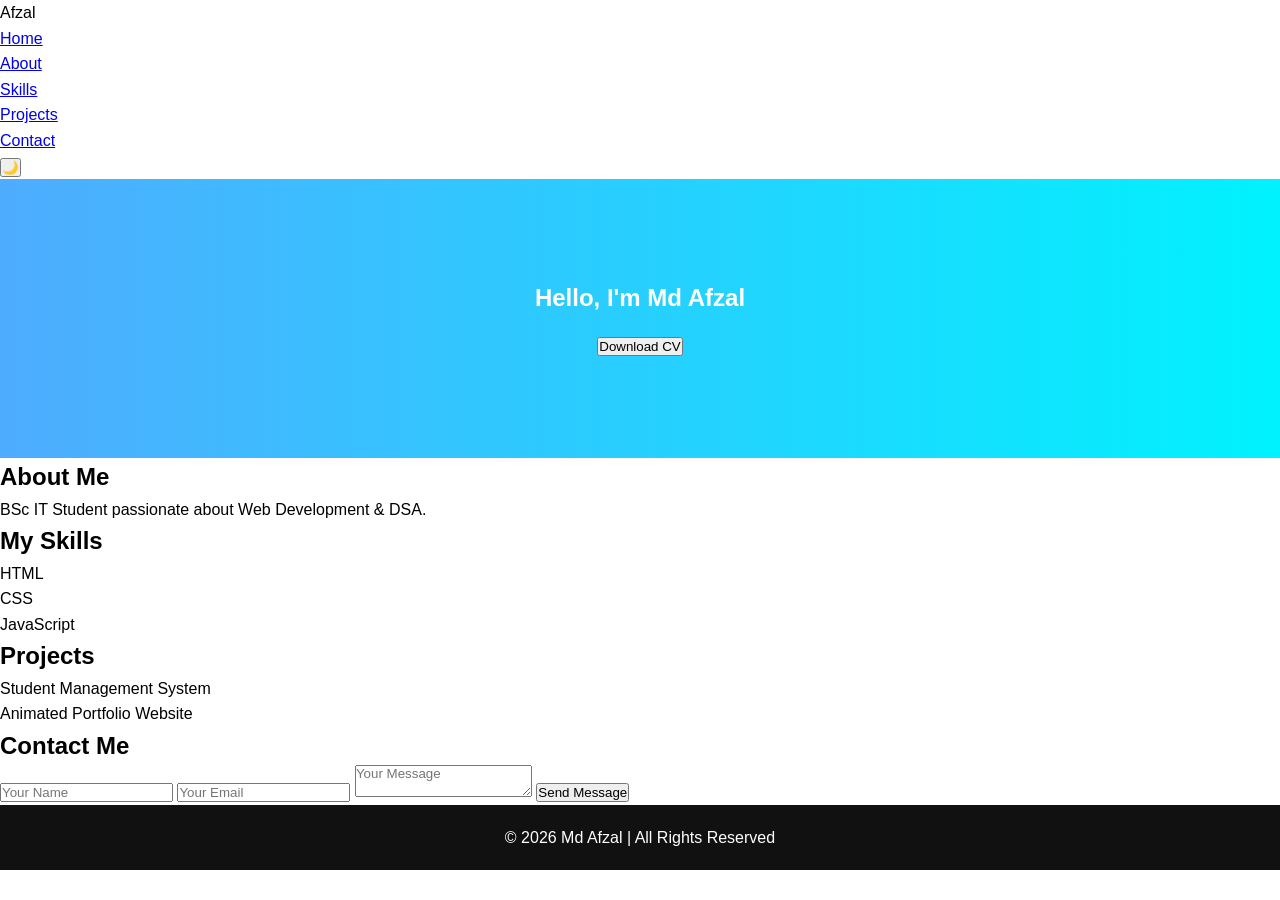
==== commit df917e25: "Revamp portfolio layout and update content Updated the portfolio page structure and content." ====
--- a/index.html
+++ b/index.html
@@ -2,81 +2,83 @@
 <html lang="en">
 <head>
     <meta charset="UTF-8">
-    <title>Afzal Portfolio</title>
+    <title>Md Afzal | Portfolio</title>
     <meta name="viewport" content="width=device-width, initial-scale=1.0">
     <link rel="stylesheet" href="style.css">
 </head>
 <body>
 
-    <!-- Header -->
-    <header>
-        <div class="container">
-            <h1>Md Afzal</h1>
-            <nav>
-                <a href="#about">About</a>
-                <a href="#skills">Skills</a>
-                <a href="#projects">Projects</a>
-                <a href="#contact">Contact</a>
-            </nav>
-        </div>
-    </header>
+<!-- Floating Navbar -->
+<nav id="navbar">
+    <div class="logo">Afzal</div>
+    <ul>
+        <li><a href="#home">Home</a></li>
+        <li><a href="#about">About</a></li>
+        <li><a href="#skills">Skills</a></li>
+        <li><a href="#projects">Projects</a></li>
+        <li><a href="#contact">Contact</a></li>
+    </ul>
+    <button class="dark-btn" onclick="toggleDark()">🌙</button>
+</nav>
 
-    <!-- Hero Section -->
-    <section class="hero">
-        <div class="container">
-            <h2>Hello, I'm Afzal 👋</h2>
-            <p>BSc IT Graduate | Java | Python | Web Developer</p>
-            <a href="#projects" class="btn">View My Work</a>
-        </div>
-    </section>
+<!-- Hero -->
+<section id="home" class="hero fade">
+    <h1>Hello, I'm <span>Md Afzal</span></h1>
+    <h2><span id="typing"></span></h2>
+    <a href="Afzal_CV.pdf" download>
+        <button class="primary-btn">Download CV</button>
+    </a>
+</section>
 
-    <!-- About Section -->
-    <section id="about" class="about">
-        <div class="container">
-            <h2>About Me</h2>
-            <p>
-                I am a BSc IT graduate passionate about software development and web design.
-                I am currently improving my skills in Java, Python, and Web Development.
-            </p>
-        </div>
-    </section>
+<!-- About -->
+<section id="about" class="section fade glass">
+    <h2>About Me</h2>
+    <p>BSc IT Student passionate about Web Development & DSA.</p>
+</section>
 
-    <!-- Skills Section -->
-    <section id="skills" class="skills">
-        <div class="container">
-            <h2>Skills</h2>
-            <ul>
-                <li>Java</li>
-                <li>Python</li>
-                <li>JavaScript</li>
-                <li>DBMS</li>
-                <li>HTML & CSS</li>
-            </ul>
-        </div>
-    </section>
+<!-- Skills -->
+<section id="skills" class="section fade">
+    <h2>My Skills</h2>
 
-    <!-- Projects Section -->
-    <section id="projects" class="projects">
-        <div class="container">
-            <h2>Projects</h2>
-            <p>Student Management System (Python)</p>
-            <p>Personal Portfolio Website</p>
-        </div>
-    </section>
+    <div class="skill">
+        <p>HTML</p>
+        <div class="bar"><div class="progress" data-width="90%"></div></div>
+    </div>
 
-    <!-- Contact Section -->
-    <section id="contact" class="contact">
-        <div class="container">
-            <h2>Contact Me</h2>
-            <p>Email: mohd.afzal945276@gmail.com</p>
-            <p>LinkedIn:linkedin.com/in/mohd-afzal-669144394 </p>
-        </div>
-    </section>
+    <div class="skill">
+        <p>CSS</p>
+        <div class="bar"><div class="progress" data-width="80%"></div></div>
+    </div>
 
-    <!-- Footer -->
-    <footer>
-        <p>© 2026 Md Afzal | All Rights Reserved</p>
-    </footer>
+    <div class="skill">
+        <p>JavaScript</p>
+        <div class="bar"><div class="progress" data-width="75%"></div></div>
+    </div>
+</section>
 
+<!-- Projects -->
+<section id="projects" class="section fade">
+    <h2>Projects</h2>
+    <div class="project-card">Student Management System</div>
+    <div class="project-card">Animated Portfolio Website</div>
+</section>
+
+<!-- Contact -->
+<section id="contact" class="section fade glass">
+    <h2>Contact Me</h2>
+
+    <form>
+        <input type="text" placeholder="Your Name" required>
+        <input type="email" placeholder="Your Email" required>
+        <textarea placeholder="Your Message"></textarea>
+        <button type="submit" class="primary-btn">Send Message</button>
+    </form>
+</section>
+
+<footer>
+    © 2026 Md Afzal | All Rights Reserved
+</footer>
+
+<script src="script.js"></script>
 </body>
 </html>
--- a/style.css
+++ b/style.css
@@ -1,202 +1,119 @@
-/* ===== Reset ===== */
+/* Reset */
 * {
     margin: 0;
     padding: 0;
     box-sizing: border-box;
-    font-family: Arial, Helvetica, sans-serif;
+    font-family: Arial, sans-serif;
 }
 
 body {
-    width: 100%;
-    overflow-x: hidden;
-    background-color: #f4f6ff;
-    color: #333;
+    line-height: 1.6;
 }
 
-/* ===== Navbar ===== */
-nav {
-    width: 100%;
-    padding: 15px 50px;
-    background-color: #ffffff;
+/* Container */
+.container {
+    width: 90%;
+    max-width: 1100px;
+    margin: auto;
+}
+
+/* Header */
+header {
+    background: #111;
+    color: white;
+    padding: 15px 0;
+}
+
+header .container {
     display: flex;
     justify-content: space-between;
     align-items: center;
-    box-shadow: 0 2px 10px rgba(0,0,0,0.05);
-    position: sticky;
-    top: 0;
 }
 
-nav h2 {
-    color: #0b2c5f;
+header nav a {
+    color: white;
+    text-decoration: none;
+    margin-left: 20px;
 }
 
-nav ul {
-    list-style: none;
-    display: flex;
-    gap: 25px;
+header nav a:hover {
+    color: #00bcd4;
 }
 
-nav ul li a {
-    text-decoration: none;
-    color: #333;
-    font-weight: 500;
+/* Hero */
+.hero {
+    background: linear-gradient(to right, #4facfe, #00f2fe);
+    color: white;
+    text-align: center;
+    padding: 100px 20px;
 }
 
-nav ul li a:hover {
-    color: #0b2c5f;
-}
-
-/* ===== Hero Section ===== */
-.hero {
-    width: 100%;
-    background-color: #0b2c5f;
-    color: white;
-    padding: 120px 20px;
-    text-align: center;
-}
-
-.hero h1 {
-    font-size: 42px;
+.hero h2 {
+    font-size: 40px;
     margin-bottom: 15px;
 }
 
 .hero p {
     font-size: 18px;
-    margin-bottom: 25px;
+    margin-bottom: 20px;
 }
 
-.hero button {
-    padding: 12px 25px;
-    border: none;
-    background-color: white;
-    color: #0b2c5f;
+.btn {
+    background: white;
+    color: #333;
+    padding: 10px 20px;
+    text-decoration: none;
+    border-radius: 5px;
     font-weight: bold;
-    border-radius: 6px;
-    cursor: pointer;
 }
 
-.hero button:hover {
-    background-color: #e6e6e6;
+.btn:hover {
+    background: #ddd;
 }
 
-/* ===== About Section ===== */
+/* About */
 .about {
     padding: 80px 20px;
     text-align: center;
     background: linear-gradient(to right, #f4f6ff, #e9ecff);
 }
 
-.about h2 {
-    margin-bottom: 20px;
-    font-size: 30px;
-}
-
-.about p {
-    max-width: 800px;
-    margin: auto;
-    line-height: 1.6;
-}
-
-/* ===== Services Section ===== */
-.services {
+/* Skills */
+.skills {
     padding: 80px 20px;
     text-align: center;
 }
 
-.services h2 {
-    margin-bottom: 40px;
+.skills ul {
+    list-style: none;
 }
 
-.service-box {
+.skills li {
     display: inline-block;
-    width: 280px;
-    margin: 15px;
-    padding: 25px;
-    background: white;
-    border-radius: 10px;
-    box-shadow: 0 5px 15px rgba(0,0,0,0.05);
+    background: #4facfe;
+    color: white;
+    padding: 10px 15px;
+    margin: 5px;
+    border-radius: 5px;
 }
 
-.service-box h3 {
-    margin-bottom: 10px;
-}
-
-/* ===== Projects Section ===== */
+/* Projects */
 .projects {
     padding: 80px 20px;
     text-align: center;
-    background-color: #f9f9ff;
+    background: #f9f9f9;
 }
 
-.projects h2 {
-    margin-bottom: 40px;
-}
-
-.project-box {
-    display: inline-block;
-    width: 300px;
-    margin: 15px;
-    padding: 25px;
-    background: white;
-    border-radius: 10px;
-    box-shadow: 0 5px 15px rgba(0,0,0,0.05);
-}
-
-/* ===== Contact Section ===== */
+/* Contact */
 .contact {
     padding: 80px 20px;
     text-align: center;
 }
 
-.contact form {
-    max-width: 400px;
-    margin: auto;
-}
-
-.contact input,
-.contact textarea {
-    width: 100%;
-    padding: 10px;
-    margin: 10px 0;
-    border: 1px solid #ccc;
-    border-radius: 5px;
-}
-
-.contact button {
-    padding: 10px 20px;
-    background-color: #0b2c5f;
+/* Footer */
+footer {
+    background: #111;
     color: white;
-    border: none;
-    border-radius: 5px;
-    cursor: pointer;
-}
-
-.contact button:hover {
-    background-color: #082248;
-}
-
-/* ===== Footer ===== */
-footer {
     text-align: center;
     padding: 20px;
-    background-color: #0b2c5f;
-    color: white;
-    margin-top: 40px;
 }
-
-/* ===== Responsive ===== */
-@media (max-width: 768px) {
-    nav {
-        flex-direction: column;
-        gap: 10px;
-    }
-
-    .service-box,
-    .project-box {
-        width: 90%;
-    }
-
-    .hero h1 {
-        font-size: 28px;
-    }
-}
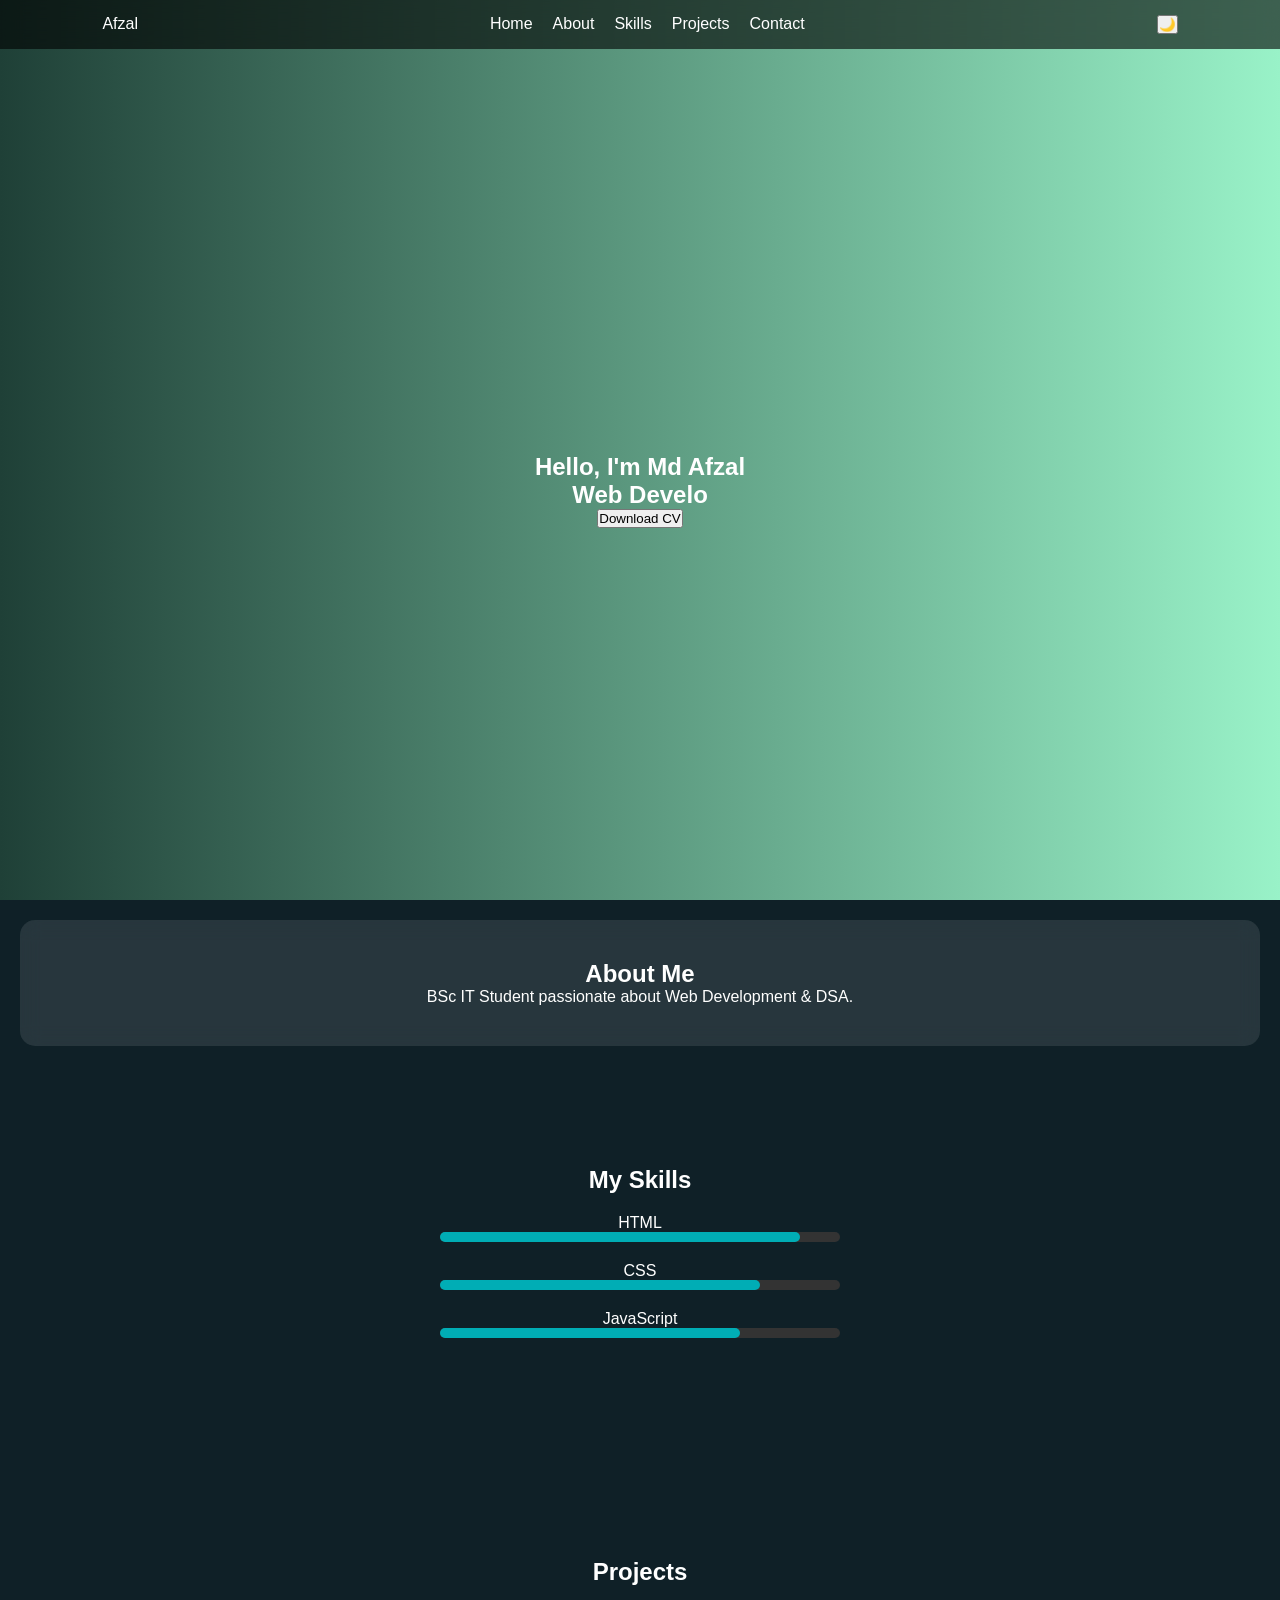
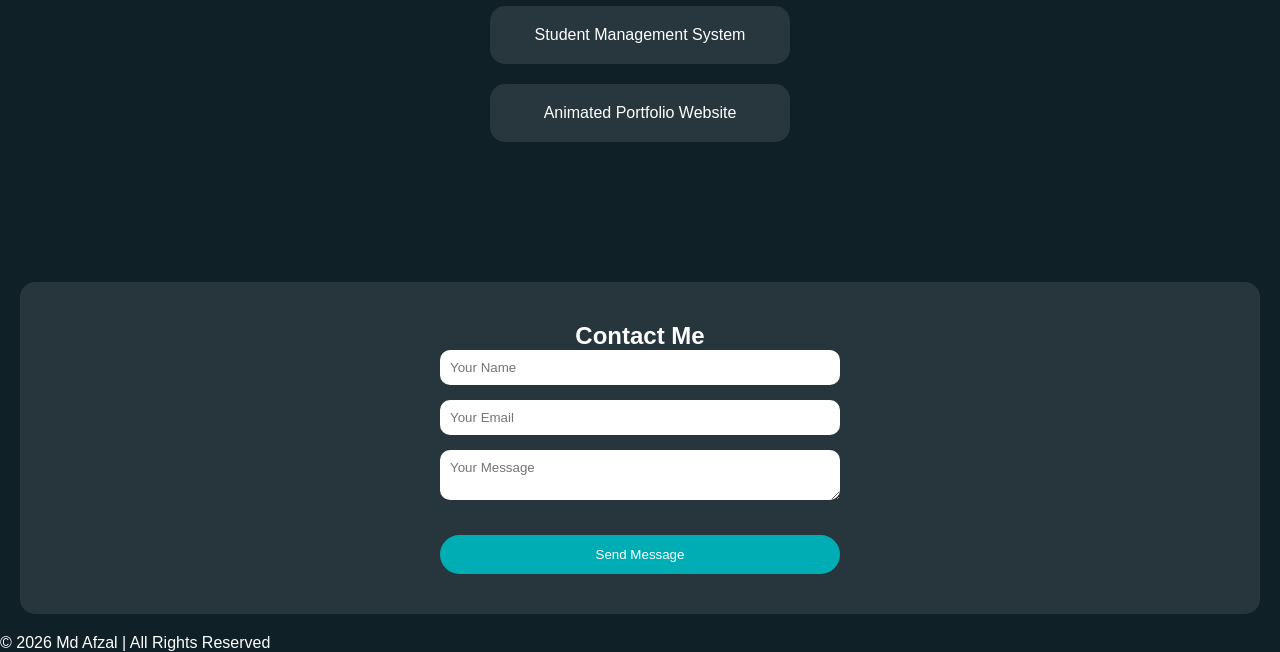
==== commit 0657117b: "Fix HTML formatting and update button class" ====
--- a/index.html
+++ b/index.html
@@ -26,7 +26,7 @@
     <h1>Hello, I'm <span>Md Afzal</span></h1>
     <h2><span id="typing"></span></h2>
     <a href="Afzal_CV.pdf" download>
-        <button class="primary-btn">Download CV</button>
+        <button class="btn">Download CV</button>
     </a>
 </section>
 
@@ -82,3 +82,4 @@
 <script src="script.js"></script>
 </body>
 </html>
+
--- a/style.css
+++ b/style.css
@@ -1,119 +1,159 @@
-/* Reset */
-* {
-    margin: 0;
-    padding: 0;
-    box-sizing: border-box;
-    font-family: Arial, sans-serif;
+*{
+    margin:0;
+    padding:0;
+    box-sizing:border-box;
+    font-family:Arial,sans-serif;
 }
 
-body {
-    line-height: 1.6;
+html{
+    scroll-behavior:smooth;
 }
 
-/* Container */
-.container {
-    width: 90%;
-    max-width: 1100px;
-    margin: auto;
+body{
+    background:#0f2027;
+    color:white;
+    transition:0.4s;
 }
 
-/* Header */
-header {
-    background: #111;
-    color: white;
-    padding: 15px 0;
+/* Floating Navbar */
+nav{
+    position:fixed;
+    width:100%;
+    top:0;
+    display:flex;
+    justify-content:space-between;
+    padding:15px 8%;
+    background:rgba(0,0,0,0.6);
+    backdrop-filter:blur(10px);
+    z-index:1000;
 }
 
-header .container {
-    display: flex;
-    justify-content: space-between;
-    align-items: center;
+nav ul{
+    display:flex;
+    gap:20px;
+    list-style:none;
 }
 
-header nav a {
-    color: white;
-    text-decoration: none;
-    margin-left: 20px;
+nav a{
+    color:white;
+    text-decoration:none;
 }
 
-header nav a:hover {
-    color: #00bcd4;
+.dark-btn{
+    cursor:pointer;
 }
 
 /* Hero */
-.hero {
-    background: linear-gradient(to right, #4facfe, #00f2fe);
-    color: white;
-    text-align: center;
-    padding: 100px 20px;
+.hero{
+    height:100vh;
+    display:flex;
+    flex-direction:column;
+    justify-content:center;
+    align-items:center;
+    text-align:center;
+    background:linear-gradient(to right,#1f4037,#99f2c8);
+    padding-top:80px;
 }
 
-.hero h2 {
-    font-size: 40px;
-    margin-bottom: 15px;
+.primary-btn{
+    margin-top:20px;
+    padding:12px 30px;
+    border:none;
+    cursor:pointer;
+    background:#00adb5;
+    color:white;
+    border-radius:30px;
+    transition:0.3s;
 }
 
-.hero p {
-    font-size: 18px;
-    margin-bottom: 20px;
+.primary-btn:hover{
+    transform:scale(1.1);
 }
 
-.btn {
-    background: white;
-    color: #333;
-    padding: 10px 20px;
-    text-decoration: none;
-    border-radius: 5px;
-    font-weight: bold;
+/* Sections */
+.section{
+    padding:100px 8%;
+    text-align:center;
 }
 
-.btn:hover {
-    background: #ddd;
-}
-
-/* About */
-.about {
-    padding: 80px 20px;
-    text-align: center;
-    background: linear-gradient(to right, #f4f6ff, #e9ecff);
+/* Glass Effect */
+.glass{
+    background:rgba(255,255,255,0.1);
+    backdrop-filter:blur(10px);
+    border-radius:15px;
+    margin:20px;
+    padding:40px;
 }
 
 /* Skills */
-.skills {
-    padding: 80px 20px;
-    text-align: center;
+.skill{
+    margin:20px auto;
+    max-width:400px;
 }
 
-.skills ul {
-    list-style: none;
+.bar{
+    background:#333;
+    height:10px;
+    border-radius:10px;
 }
 
-.skills li {
-    display: inline-block;
-    background: #4facfe;
-    color: white;
-    padding: 10px 15px;
-    margin: 5px;
-    border-radius: 5px;
+.progress{
+    height:10px;
+    width:0;
+    background:#00adb5;
+    border-radius:10px;
+    transition:2s;
 }
 
 /* Projects */
-.projects {
-    padding: 80px 20px;
-    text-align: center;
-    background: #f9f9f9;
+.project-card{
+    margin:20px auto;
+    padding:20px;
+    max-width:300px;
+    background:rgba(255,255,255,0.1);
+    border-radius:15px;
+    transition:0.3s;
+}
+
+.project-card:hover{
+    transform:translateY(-10px);
 }
 
 /* Contact */
-.contact {
-    padding: 80px 20px;
-    text-align: center;
+form{
+    display:flex;
+    flex-direction:column;
+    gap:15px;
+    max-width:400px;
+    margin:auto;
 }
 
-/* Footer */
-footer {
-    background: #111;
-    color: white;
-    text-align: center;
-    padding: 20px;
+input,textarea{
+    padding:10px;
+    border:none;
+    border-radius:10px;
 }
+
+/* Scroll Animation */
+.fade{
+    opacity:0;
+    transform:translateY(40px);
+    transition:1s;
+}
+
+.fade.active{
+    opacity:1;
+    transform:translateY(0);
+}
+
+/* Dark Mode */
+body.dark{
+    background:#111;
+}
+
+/* Responsive */
+@media(max-width:768px){
+    nav ul{
+        flex-direction:column;
+    }
+}
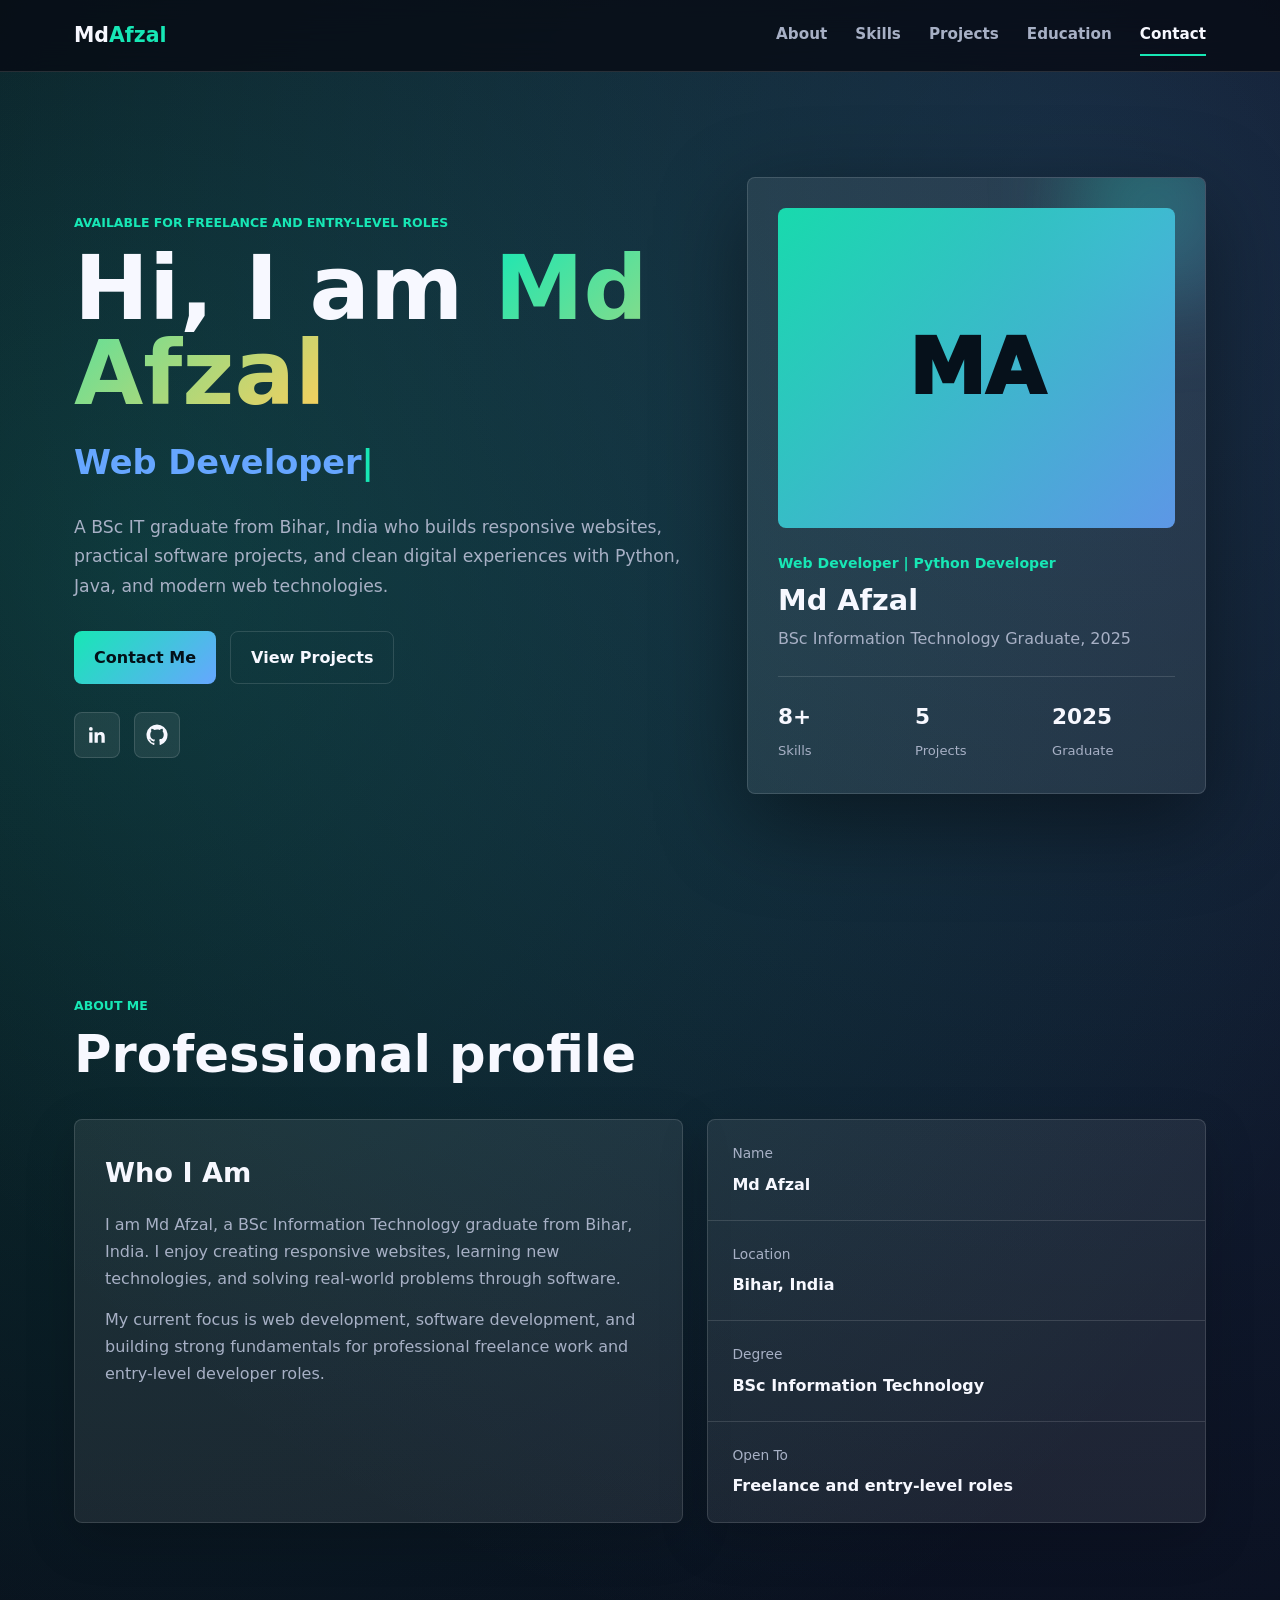
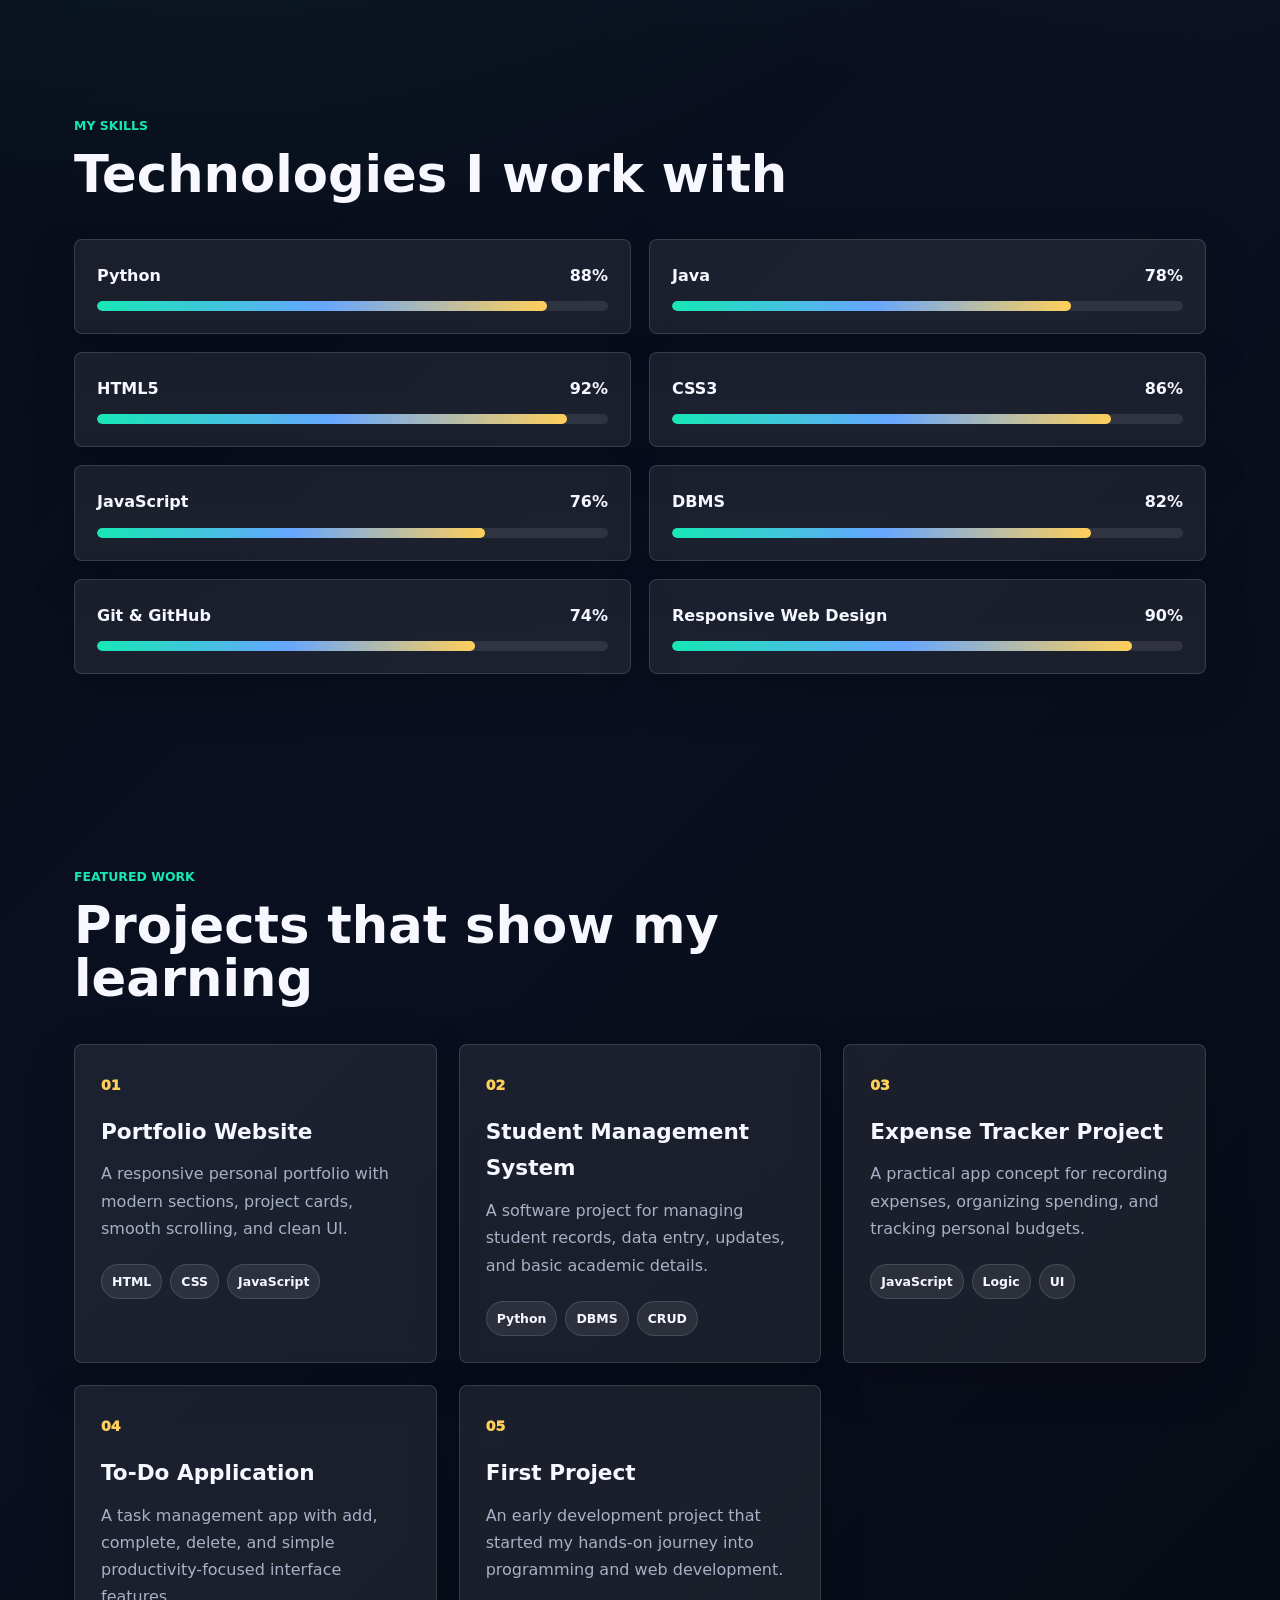
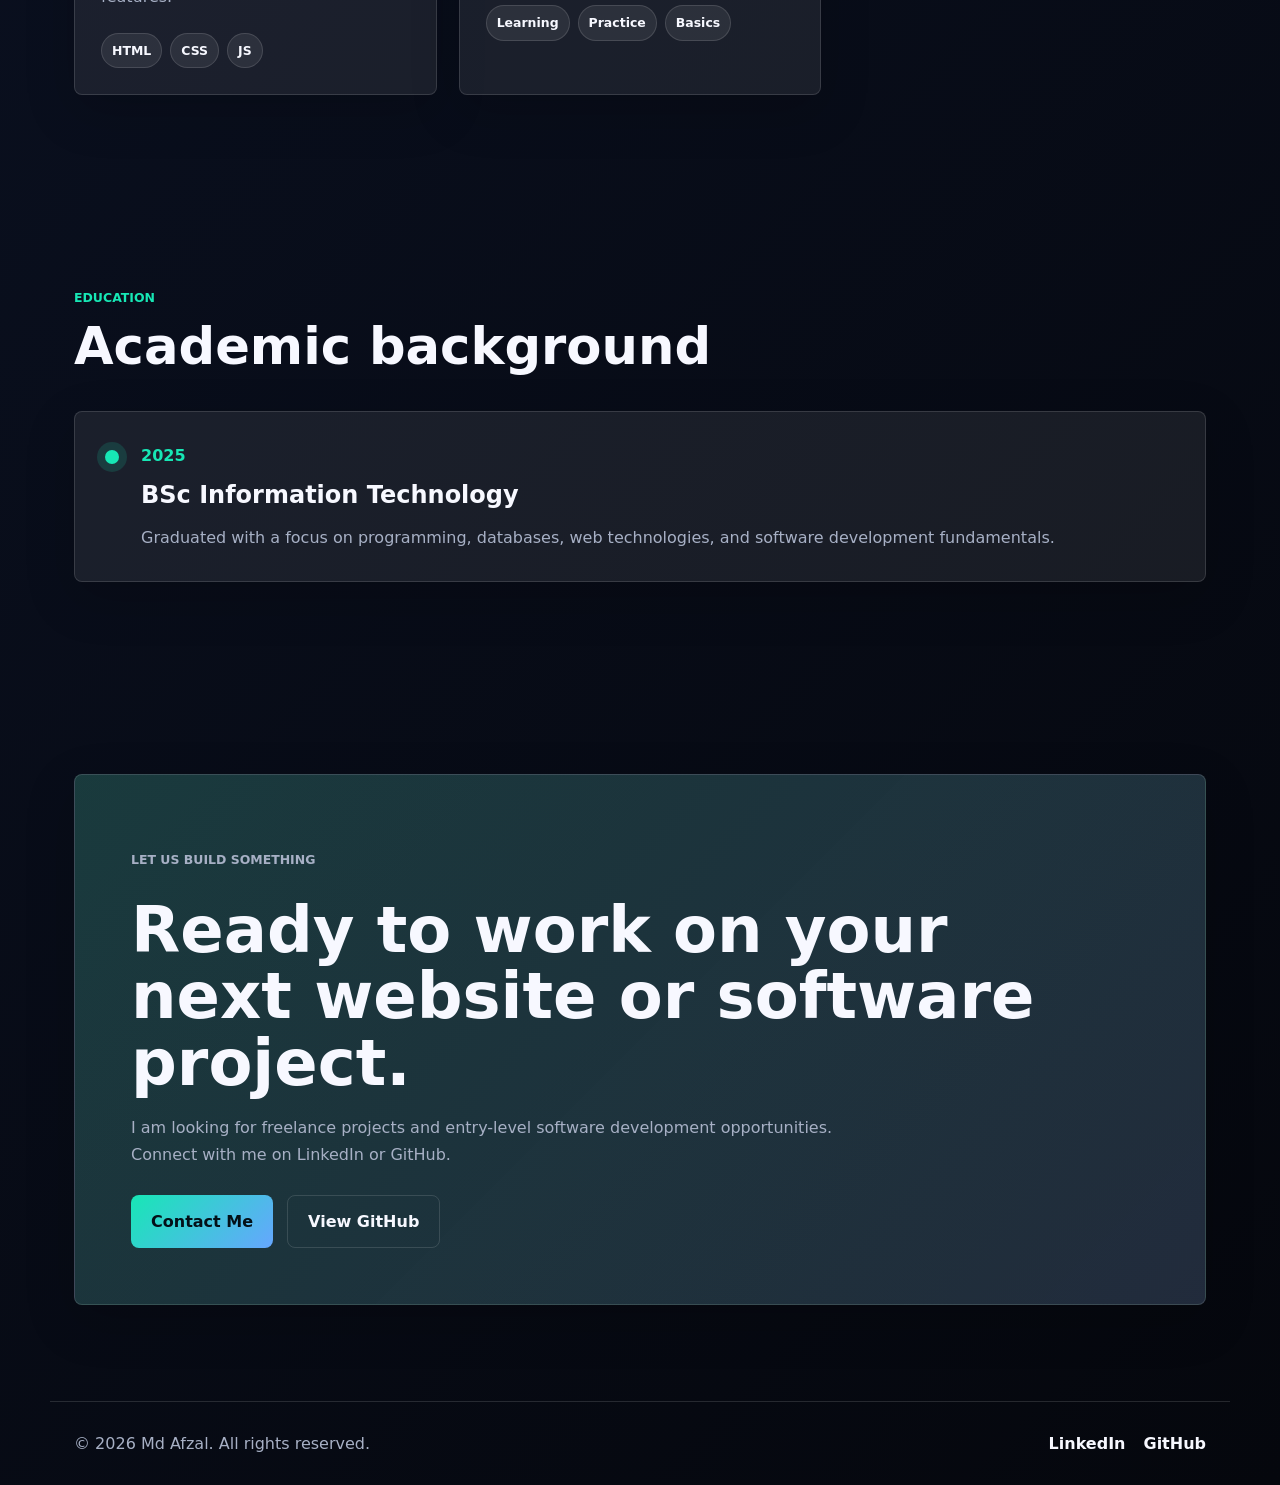
==== commit cbaed67f: "Rename indext.html to index.html" ====
--- a/index.html
+++ b/index.html
@@ -1,85 +1,289 @@
 <!DOCTYPE html>
 <html lang="en">
 <head>
-    <meta charset="UTF-8">
-    <title>Md Afzal | Portfolio</title>
-    <meta name="viewport" content="width=device-width, initial-scale=1.0">
-    <link rel="stylesheet" href="style.css">
+  <meta charset="UTF-8">
+  <meta name="viewport" content="width=device-width, initial-scale=1.0">
+  <meta name="description" content="Premium portfolio website of Md Afzal, Web Developer and Python Developer from Bihar, India.">
+  <title>Md Afzal | Web Developer Portfolio</title>
+  <link rel="stylesheet" href="style.css">
 </head>
 <body>
-
-<!-- Floating Navbar -->
-<nav id="navbar">
-    <div class="logo">Afzal</div>
-    <ul>
-        <li><a href="#home">Home</a></li>
-        <li><a href="#about">About</a></li>
-        <li><a href="#skills">Skills</a></li>
-        <li><a href="#projects">Projects</a></li>
-        <li><a href="#contact">Contact</a></li>
-    </ul>
-    <button class="dark-btn" onclick="toggleDark()">🌙</button>
-</nav>
-
-<!-- Hero -->
-<section id="home" class="hero fade">
-    <h1>Hello, I'm <span>Md Afzal</span></h1>
-    <h2><span id="typing"></span></h2>
-    <a href="Afzal_CV.pdf" download>
-        <button class="btn">Download CV</button>
-    </a>
-</section>
-
-<!-- About -->
-<section id="about" class="section fade glass">
-    <h2>About Me</h2>
-    <p>BSc IT Student passionate about Web Development & DSA.</p>
-</section>
-
-<!-- Skills -->
-<section id="skills" class="section fade">
-    <h2>My Skills</h2>
-
-    <div class="skill">
-        <p>HTML</p>
-        <div class="bar"><div class="progress" data-width="90%"></div></div>
+  <!-- Header and navigation -->
+  <header class="site-header" id="top">
+    <nav class="navbar" aria-label="Main navigation">
+      <a class="logo" href="#top">Md<span>Afzal</span></a>
+
+      <button class="menu-toggle" type="button" aria-label="Open navigation menu" aria-expanded="false">
+        <span></span>
+        <span></span>
+        <span></span>
+      </button>
+
+      <div class="nav-links">
+        <a href="#about">About</a>
+        <a href="#skills">Skills</a>
+        <a href="#projects">Projects</a>
+        <a href="#education">Education</a>
+        <a href="#contact">Contact</a>
+      </div>
+    </nav>
+  </header>
+
+  <main>
+    <!-- Hero section -->
+    <section class="hero section-padding">
+      <div class="hero-content reveal">
+        <p class="eyebrow">Available for freelance and entry-level roles</p>
+        <h1>Hi, I am <span>Md Afzal</span></h1>
+        <h2 class="typing-line">
+          <span id="typingText"></span><span class="cursor">|</span>
+        </h2>
+        <p class="hero-description">
+          A BSc IT graduate from Bihar, India who builds responsive websites, practical software projects, and clean digital experiences with Python, Java, and modern web technologies.
+        </p>
+
+        <div class="hero-actions">
+          <a class="btn primary-btn" href="#contact">Contact Me</a>
+          <a class="btn secondary-btn" href="#projects">View Projects</a>
+        </div>
+
+        <div class="social-links" aria-label="Social profiles">
+          <a href="https://linkedin.com/in/mohd-afzal-669144394" target="_blank" rel="noopener" aria-label="LinkedIn profile">
+            <svg viewBox="0 0 24 24" aria-hidden="true">
+              <path d="M20.45 20.45h-3.56v-5.58c0-1.33-.03-3.04-1.86-3.04-1.86 0-2.14 1.45-2.14 2.95v5.67H9.33V9h3.42v1.56h.05c.48-.9 1.64-1.85 3.37-1.85 3.6 0 4.27 2.37 4.27 5.46v6.28ZM5.31 7.43a2.06 2.06 0 1 1 0-4.12 2.06 2.06 0 0 1 0 4.12Zm1.78 13.02H3.52V9h3.57v11.45Z"></path>
+            </svg>
+          </a>
+
+          <a href="https://github.com/mohdafzal23154180" target="_blank" rel="noopener" aria-label="GitHub profile">
+            <svg viewBox="0 0 24 24" aria-hidden="true">
+              <path d="M12 .5A11.5 11.5 0 0 0 8.36 22.9c.58.11.79-.25.79-.56v-2.02c-3.22.7-3.9-1.38-3.9-1.38-.53-1.34-1.29-1.7-1.29-1.7-1.05-.72.08-.7.08-.7 1.16.08 1.77 1.19 1.77 1.19 1.04 1.76 2.72 1.25 3.38.96.11-.75.41-1.25.74-1.54-2.57-.29-5.28-1.29-5.28-5.73 0-1.27.45-2.3 1.19-3.11-.12-.29-.52-1.47.11-3.07 0 0 .98-.31 3.18 1.19A10.96 10.96 0 0 1 12 6.04c.98 0 1.96.13 2.88.39 2.2-1.5 3.17-1.19 3.17-1.19.64 1.6.24 2.78.12 3.07.74.81 1.18 1.84 1.18 3.11 0 4.45-2.71 5.43-5.29 5.72.42.36.79 1.07.79 2.16v3.04c0 .31.21.68.8.56A11.5 11.5 0 0 0 12 .5Z"></path>
+            </svg>
+          </a>
+        </div>
+      </div>
+
+      <aside class="profile-card reveal">
+        <div class="profile-glow"></div>
+        <div class="profile-avatar">MA</div>
+        <p class="profile-label">Web Developer | Python Developer</p>
+        <h3>Md Afzal</h3>
+        <p>BSc Information Technology Graduate, 2025</p>
+
+        <div class="quick-stats">
+          <div>
+            <strong>8+</strong>
+            <span>Skills</span>
+          </div>
+          <div>
+            <strong>5</strong>
+            <span>Projects</span>
+          </div>
+          <div>
+            <strong>2025</strong>
+            <span>Graduate</span>
+          </div>
+        </div>
+      </aside>
+    </section>
+
+    <!-- About section -->
+    <section class="about section-padding" id="about">
+      <div class="section-title reveal">
+        <p class="eyebrow">About Me</p>
+        <h2>Professional profile</h2>
+      </div>
+
+      <div class="about-grid">
+        <div class="about-card reveal">
+          <h3>Who I Am</h3>
+          <p>
+            I am Md Afzal, a BSc Information Technology graduate from Bihar, India. I enjoy creating responsive websites, learning new technologies, and solving real-world problems through software.
+          </p>
+          <p>
+            My current focus is web development, software development, and building strong fundamentals for professional freelance work and entry-level developer roles.
+          </p>
+        </div>
+
+        <div class="info-list reveal">
+          <div>
+            <span>Name</span>
+            <strong>Md Afzal</strong>
+          </div>
+          <div>
+            <span>Location</span>
+            <strong>Bihar, India</strong>
+          </div>
+          <div>
+            <span>Degree</span>
+            <strong>BSc Information Technology</strong>
+          </div>
+          <div>
+            <span>Open To</span>
+            <strong>Freelance and entry-level roles</strong>
+          </div>
+        </div>
+      </div>
+    </section>
+
+    <!-- Skills section -->
+    <section class="skills section-padding" id="skills">
+      <div class="section-title reveal">
+        <p class="eyebrow">My Skills</p>
+        <h2>Technologies I work with</h2>
+      </div>
+
+      <div class="skills-grid">
+        <div class="skill reveal" data-level="88">
+          <div class="skill-top"><span>Python</span><strong>88%</strong></div>
+          <div class="progress"><span></span></div>
+        </div>
+
+        <div class="skill reveal" data-level="78">
+          <div class="skill-top"><span>Java</span><strong>78%</strong></div>
+          <div class="progress"><span></span></div>
+        </div>
+
+        <div class="skill reveal" data-level="92">
+          <div class="skill-top"><span>HTML5</span><strong>92%</strong></div>
+          <div class="progress"><span></span></div>
+        </div>
+
+        <div class="skill reveal" data-level="86">
+          <div class="skill-top"><span>CSS3</span><strong>86%</strong></div>
+          <div class="progress"><span></span></div>
+        </div>
+
+        <div class="skill reveal" data-level="76">
+          <div class="skill-top"><span>JavaScript</span><strong>76%</strong></div>
+          <div class="progress"><span></span></div>
+        </div>
+
+        <div class="skill reveal" data-level="82">
+          <div class="skill-top"><span>DBMS</span><strong>82%</strong></div>
+          <div class="progress"><span></span></div>
+        </div>
+
+        <div class="skill reveal" data-level="74">
+          <div class="skill-top"><span>Git & GitHub</span><strong>74%</strong></div>
+          <div class="progress"><span></span></div>
+        </div>
+
+        <div class="skill reveal" data-level="90">
+          <div class="skill-top"><span>Responsive Web Design</span><strong>90%</strong></div>
+          <div class="progress"><span></span></div>
+        </div>
+      </div>
+    </section>
+
+    <!-- Projects section -->
+    <section class="projects section-padding" id="projects">
+      <div class="section-title reveal">
+        <p class="eyebrow">Featured Work</p>
+        <h2>Projects that show my learning</h2>
+      </div>
+
+      <div class="project-grid">
+        <article class="project-card reveal">
+          <span class="project-number">01</span>
+          <h3>Portfolio Website</h3>
+          <p>A responsive personal portfolio with modern sections, project cards, smooth scrolling, and clean UI.</p>
+          <div class="project-tags">
+            <span>HTML</span>
+            <span>CSS</span>
+            <span>JavaScript</span>
+          </div>
+        </article>
+
+        <article class="project-card reveal">
+          <span class="project-number">02</span>
+          <h3>Student Management System</h3>
+          <p>A software project for managing student records, data entry, updates, and basic academic details.</p>
+          <div class="project-tags">
+            <span>Python</span>
+            <span>DBMS</span>
+            <span>CRUD</span>
+          </div>
+        </article>
+
+        <article class="project-card reveal">
+          <span class="project-number">03</span>
+          <h3>Expense Tracker Project</h3>
+          <p>A practical app concept for recording expenses, organizing spending, and tracking personal budgets.</p>
+          <div class="project-tags">
+            <span>JavaScript</span>
+            <span>Logic</span>
+            <span>UI</span>
+          </div>
+        </article>
+
+        <article class="project-card reveal">
+          <span class="project-number">04</span>
+          <h3>To-Do Application</h3>
+          <p>A task management app with add, complete, delete, and simple productivity-focused interface features.</p>
+          <div class="project-tags">
+            <span>HTML</span>
+            <span>CSS</span>
+            <span>JS</span>
+          </div>
+        </article>
+
+        <article class="project-card reveal">
+          <span class="project-number">05</span>
+          <h3>First Project</h3>
+          <p>An early development project that started my hands-on journey into programming and web development.</p>
+          <div class="project-tags">
+            <span>Learning</span>
+            <span>Practice</span>
+            <span>Basics</span>
+          </div>
+        </article>
+      </div>
+    </section>
+
+    <!-- Education section -->
+    <section class="education section-padding" id="education">
+      <div class="section-title reveal">
+        <p class="eyebrow">Education</p>
+        <h2>Academic background</h2>
+      </div>
+
+      <div class="timeline reveal">
+        <div class="timeline-dot"></div>
+        <div class="timeline-content">
+          <span>2025</span>
+          <h3>BSc Information Technology</h3>
+          <p>Graduated with a focus on programming, databases, web technologies, and software development fundamentals.</p>
+        </div>
+      </div>
+    </section>
+
+    <!-- Contact section -->
+    <section class="contact section-padding" id="contact">
+      <div class="contact-box reveal">
+        <p class="eyebrow">Let us build something</p>
+        <h2>Ready to work on your next website or software project.</h2>
+        <p>
+          I am looking for freelance projects and entry-level software development opportunities. Connect with me on LinkedIn or GitHub.
+        </p>
+
+        <div class="contact-actions">
+          <a class="btn primary-btn" href="https://linkedin.com/in/mohd-afzal-669144394" target="_blank" rel="noopener">Contact Me</a>
+          <a class="btn secondary-btn" href="https://github.com/mohdafzal23154180" target="_blank" rel="noopener">View GitHub</a>
+        </div>
+      </div>
+    </section>
+  </main>
+
+  <!-- Footer -->
+  <footer class="footer">
+    <p>© 2026 Md Afzal. All rights reserved.</p>
+
+    <div class="footer-links">
+      <a href="https://linkedin.com/in/mohd-afzal-669144394" target="_blank" rel="noopener">LinkedIn</a>
+      <a href="https://github.com/mohdafzal23154180" target="_blank" rel="noopener">GitHub</a>
     </div>
-
-    <div class="skill">
-        <p>CSS</p>
-        <div class="bar"><div class="progress" data-width="80%"></div></div>
-    </div>
-
-    <div class="skill">
-        <p>JavaScript</p>
-        <div class="bar"><div class="progress" data-width="75%"></div></div>
-    </div>
-</section>
-
-<!-- Projects -->
-<section id="projects" class="section fade">
-    <h2>Projects</h2>
-    <div class="project-card">Student Management System</div>
-    <div class="project-card">Animated Portfolio Website</div>
-</section>
-
-<!-- Contact -->
-<section id="contact" class="section fade glass">
-    <h2>Contact Me</h2>
-
-    <form>
-        <input type="text" placeholder="Your Name" required>
-        <input type="email" placeholder="Your Email" required>
-        <textarea placeholder="Your Message"></textarea>
-        <button type="submit" class="primary-btn">Send Message</button>
-    </form>
-</section>
-
-<footer>
-    © 2026 Md Afzal | All Rights Reserved
-</footer>
-
-<script src="script.js"></script>
+  </footer>
+
+  <script src="script.js"></script>
 </body>
 </html>
-
--- a/style.css
+++ b/style.css
@@ -1,159 +1,651 @@
-*{
-    margin:0;
-    padding:0;
-    box-sizing:border-box;
-    font-family:Arial,sans-serif;
-}
-
-html{
-    scroll-behavior:smooth;
-}
-
-body{
-    background:#0f2027;
-    color:white;
-    transition:0.4s;
-}
-
-/* Floating Navbar */
-nav{
-    position:fixed;
-    width:100%;
-    top:0;
-    display:flex;
-    justify-content:space-between;
-    padding:15px 8%;
-    background:rgba(0,0,0,0.6);
-    backdrop-filter:blur(10px);
-    z-index:1000;
-}
-
-nav ul{
-    display:flex;
-    gap:20px;
-    list-style:none;
-}
-
-nav a{
-    color:white;
-    text-decoration:none;
-}
-
-.dark-btn{
-    cursor:pointer;
-}
-
-/* Hero */
-.hero{
-    height:100vh;
-    display:flex;
-    flex-direction:column;
-    justify-content:center;
-    align-items:center;
-    text-align:center;
-    background:linear-gradient(to right,#1f4037,#99f2c8);
-    padding-top:80px;
-}
-
-.primary-btn{
-    margin-top:20px;
-    padding:12px 30px;
-    border:none;
-    cursor:pointer;
-    background:#00adb5;
-    color:white;
-    border-radius:30px;
-    transition:0.3s;
-}
-
-.primary-btn:hover{
-    transform:scale(1.1);
-}
-
-/* Sections */
-.section{
-    padding:100px 8%;
-    text-align:center;
-}
-
-/* Glass Effect */
-.glass{
-    background:rgba(255,255,255,0.1);
-    backdrop-filter:blur(10px);
-    border-radius:15px;
-    margin:20px;
-    padding:40px;
-}
-
-/* Skills */
-.skill{
-    margin:20px auto;
-    max-width:400px;
-}
-
-.bar{
-    background:#333;
-    height:10px;
-    border-radius:10px;
-}
-
-.progress{
-    height:10px;
-    width:0;
-    background:#00adb5;
-    border-radius:10px;
-    transition:2s;
-}
-
-/* Projects */
-.project-card{
-    margin:20px auto;
-    padding:20px;
-    max-width:300px;
-    background:rgba(255,255,255,0.1);
-    border-radius:15px;
-    transition:0.3s;
-}
-
-.project-card:hover{
-    transform:translateY(-10px);
-}
-
-/* Contact */
-form{
-    display:flex;
-    flex-direction:column;
-    gap:15px;
-    max-width:400px;
-    margin:auto;
-}
-
-input,textarea{
-    padding:10px;
-    border:none;
-    border-radius:10px;
-}
-
-/* Scroll Animation */
-.fade{
-    opacity:0;
-    transform:translateY(40px);
-    transition:1s;
-}
-
-.fade.active{
-    opacity:1;
-    transform:translateY(0);
-}
-
-/* Dark Mode */
-body.dark{
-    background:#111;
-}
-
-/* Responsive */
-@media(max-width:768px){
-    nav ul{
-        flex-direction:column;
-    }
-}
+:root {
+  --bg: #070a13;
+  --bg-soft: #0d1220;
+  --card: rgba(255, 255, 255, 0.075);
+  --card-strong: rgba(255, 255, 255, 0.11);
+  --text: #f7f8ff;
+  --muted: #a7b0c5;
+  --line: rgba(255, 255, 255, 0.13);
+  --primary: #17e7b5;
+  --secondary: #66a6ff;
+  --accent: #ffcf5a;
+  --shadow: 0 28px 90px rgba(0, 0, 0, 0.45);
+  --radius: 8px;
+}
+
+* {
+  box-sizing: border-box;
+  margin: 0;
+  padding: 0;
+}
+
+html {
+  scroll-behavior: smooth;
+}
+
+body {
+  background:
+    radial-gradient(circle at 12% 12%, rgba(23, 231, 181, 0.18), transparent 30%),
+    radial-gradient(circle at 85% 5%, rgba(102, 166, 255, 0.18), transparent 32%),
+    linear-gradient(135deg, #070a13 0%, #0a1020 48%, #05070d 100%);
+  color: var(--text);
+  font-family: Inter, ui-sans-serif, system-ui, -apple-system, BlinkMacSystemFont, "Segoe UI", sans-serif;
+  line-height: 1.7;
+  min-height: 100vh;
+}
+
+body.menu-open {
+  overflow: hidden;
+}
+
+a {
+  color: inherit;
+  text-decoration: none;
+}
+
+.site-header {
+  background: rgba(7, 10, 19, 0.78);
+  border-bottom: 1px solid var(--line);
+  backdrop-filter: blur(18px);
+  position: sticky;
+  top: 0;
+  z-index: 50;
+}
+
+.navbar {
+  align-items: center;
+  display: flex;
+  justify-content: space-between;
+  margin: 0 auto;
+  max-width: 1180px;
+  padding: 18px 24px;
+}
+
+.logo {
+  font-size: 1.28rem;
+  font-weight: 900;
+}
+
+.logo span {
+  color: var(--primary);
+}
+
+.nav-links {
+  align-items: center;
+  display: flex;
+  gap: 28px;
+}
+
+.nav-links a {
+  color: var(--muted);
+  font-size: 0.95rem;
+  font-weight: 700;
+  position: relative;
+}
+
+.nav-links a::after {
+  background: var(--primary);
+  bottom: -8px;
+  content: "";
+  height: 2px;
+  left: 0;
+  position: absolute;
+  transform: scaleX(0);
+  transform-origin: left;
+  transition: transform 0.25s ease;
+  width: 100%;
+}
+
+.nav-links a:hover,
+.nav-links a.active {
+  color: var(--text);
+}
+
+.nav-links a:hover::after,
+.nav-links a.active::after {
+  transform: scaleX(1);
+}
+
+.menu-toggle {
+  background: transparent;
+  border: 0;
+  cursor: pointer;
+  display: none;
+  flex-direction: column;
+  gap: 5px;
+}
+
+.menu-toggle span {
+  background: var(--text);
+  border-radius: 999px;
+  display: block;
+  height: 2px;
+  transition: 0.25s ease;
+  width: 26px;
+}
+
+.section-padding {
+  margin: 0 auto;
+  max-width: 1180px;
+  padding: 96px 24px;
+}
+
+.eyebrow {
+  color: var(--primary);
+  font-size: 0.78rem;
+  font-weight: 900;
+  letter-spacing: 0;
+  margin-bottom: 12px;
+  text-transform: uppercase;
+}
+
+.section-title {
+  margin-bottom: 38px;
+  max-width: 720px;
+}
+
+.section-title h2 {
+  font-size: clamp(2rem, 4vw, 3.7rem);
+  line-height: 1.04;
+}
+
+.btn {
+  align-items: center;
+  border-radius: var(--radius);
+  display: inline-flex;
+  font-weight: 900;
+  justify-content: center;
+  min-height: 48px;
+  padding: 12px 20px;
+  transition: 0.25s ease;
+}
+
+.primary-btn {
+  background: linear-gradient(135deg, var(--primary), var(--secondary));
+  color: #031018;
+}
+
+.secondary-btn {
+  border: 1px solid var(--line);
+  color: var(--text);
+}
+
+.btn:hover {
+  transform: translateY(-3px);
+}
+
+.secondary-btn:hover {
+  background: rgba(255, 255, 255, 0.08);
+}
+
+.hero {
+  align-items: center;
+  display: grid;
+  gap: 52px;
+  grid-template-columns: 1.15fr 0.85fr;
+  min-height: calc(100vh - 73px);
+}
+
+.hero-content h1 {
+  font-size: clamp(2.8rem, 7vw, 6.8rem);
+  line-height: 0.95;
+}
+
+.hero-content h1 span {
+  background: linear-gradient(135deg, var(--primary), var(--accent));
+  -webkit-background-clip: text;
+  background-clip: text;
+  color: transparent;
+}
+
+.typing-line {
+  color: var(--secondary);
+  font-size: clamp(1.2rem, 3vw, 2.1rem);
+  margin-top: 18px;
+  min-height: 42px;
+}
+
+.cursor {
+  animation: blink 0.8s infinite;
+  color: var(--primary);
+}
+
+.hero-description {
+  color: var(--muted);
+  font-size: 1.08rem;
+  margin: 22px 0 30px;
+  max-width: 680px;
+}
+
+.hero-actions,
+.contact-actions {
+  display: flex;
+  flex-wrap: wrap;
+  gap: 14px;
+}
+
+.social-links {
+  display: flex;
+  gap: 14px;
+  margin-top: 28px;
+}
+
+.social-links a {
+  align-items: center;
+  background: var(--card);
+  border: 1px solid var(--line);
+  border-radius: var(--radius);
+  display: inline-flex;
+  height: 46px;
+  justify-content: center;
+  transition: 0.25s ease;
+  width: 46px;
+}
+
+.social-links a:hover {
+  border-color: var(--primary);
+  transform: translateY(-3px);
+}
+
+.social-links svg {
+  fill: var(--text);
+  height: 22px;
+  width: 22px;
+}
+
+.profile-card,
+.about-card,
+.info-list,
+.skill,
+.project-card,
+.timeline,
+.contact-box {
+  background: var(--card);
+  border: 1px solid var(--line);
+  border-radius: var(--radius);
+  box-shadow: 0 16px 50px rgba(0, 0, 0, 0.18);
+}
+
+.profile-card {
+  box-shadow: var(--shadow);
+  overflow: hidden;
+  padding: 30px;
+  position: relative;
+}
+
+.profile-glow {
+  background: linear-gradient(135deg, rgba(23, 231, 181, 0.36), rgba(102, 166, 255, 0.22));
+  filter: blur(42px);
+  height: 170px;
+  position: absolute;
+  right: -45px;
+  top: -45px;
+  width: 170px;
+}
+
+.profile-avatar {
+  align-items: center;
+  background: linear-gradient(135deg, rgba(23, 231, 181, 0.92), rgba(102, 166, 255, 0.86));
+  border-radius: var(--radius);
+  color: #06111b;
+  display: flex;
+  font-size: 4.8rem;
+  font-weight: 950;
+  height: 320px;
+  justify-content: center;
+  margin-bottom: 24px;
+  position: relative;
+}
+
+.profile-label {
+  color: var(--primary);
+  font-size: 0.88rem;
+  font-weight: 800;
+}
+
+.profile-card h3 {
+  font-size: 1.8rem;
+}
+
+.profile-card > p:not(.profile-label),
+.about-card p,
+.timeline-content p,
+.contact-box p,
+.project-card p {
+  color: var(--muted);
+}
+
+.quick-stats {
+  border-top: 1px solid var(--line);
+  display: grid;
+  gap: 14px;
+  grid-template-columns: repeat(3, 1fr);
+  margin-top: 24px;
+  padding-top: 22px;
+}
+
+.quick-stats strong {
+  display: block;
+  font-size: 1.35rem;
+}
+
+.quick-stats span {
+  color: var(--muted);
+  font-size: 0.82rem;
+}
+
+.about-grid {
+  display: grid;
+  gap: 24px;
+  grid-template-columns: 1.1fr 0.9fr;
+}
+
+.about-card {
+  padding: 30px;
+}
+
+.about-card h3 {
+  font-size: 1.7rem;
+  margin-bottom: 14px;
+}
+
+.about-card p + p {
+  margin-top: 14px;
+}
+
+.info-list {
+  overflow: hidden;
+}
+
+.info-list div {
+  border-bottom: 1px solid var(--line);
+  display: grid;
+  gap: 5px;
+  padding: 22px 24px;
+}
+
+.info-list div:last-child {
+  border-bottom: 0;
+}
+
+.info-list span {
+  color: var(--muted);
+  font-size: 0.86rem;
+}
+
+.skills-grid {
+  display: grid;
+  gap: 18px;
+  grid-template-columns: repeat(2, 1fr);
+}
+
+.skill {
+  padding: 22px;
+}
+
+.skill-top {
+  display: flex;
+  justify-content: space-between;
+  margin-bottom: 12px;
+}
+
+.skill-top span,
+.skill-top strong {
+  font-weight: 850;
+}
+
+.progress {
+  background: rgba(255, 255, 255, 0.09);
+  border-radius: 999px;
+  height: 10px;
+  overflow: hidden;
+}
+
+.progress span {
+  background: linear-gradient(90deg, var(--primary), var(--secondary), var(--accent));
+  border-radius: inherit;
+  display: block;
+  height: 100%;
+  width: 0;
+  transition: width 1.1s ease;
+}
+
+.project-grid {
+  display: grid;
+  gap: 22px;
+  grid-template-columns: repeat(3, 1fr);
+}
+
+.project-card {
+  min-height: 260px;
+  overflow: hidden;
+  padding: 26px;
+  position: relative;
+  transition: 0.25s ease;
+}
+
+.project-card:hover {
+  border-color: rgba(23, 231, 181, 0.45);
+  transform: translateY(-5px);
+}
+
+.project-number {
+  color: var(--accent);
+  font-size: 0.88rem;
+  font-weight: 950;
+}
+
+.project-card h3 {
+  font-size: 1.35rem;
+  margin: 16px 0 10px;
+}
+
+.project-tags {
+  display: flex;
+  flex-wrap: wrap;
+  gap: 8px;
+  margin-top: 22px;
+}
+
+.project-tags span {
+  background: rgba(255, 255, 255, 0.08);
+  border: 1px solid var(--line);
+  border-radius: 999px;
+  font-size: 0.78rem;
+  font-weight: 800;
+  padding: 6px 10px;
+}
+
+.timeline {
+  padding: 30px;
+  position: relative;
+}
+
+.timeline-dot {
+  background: var(--primary);
+  border-radius: 50%;
+  box-shadow: 0 0 0 8px rgba(23, 231, 181, 0.14);
+  height: 14px;
+  left: 30px;
+  position: absolute;
+  top: 38px;
+  width: 14px;
+}
+
+.timeline-content {
+  padding-left: 36px;
+}
+
+.timeline-content span {
+  color: var(--primary);
+  font-weight: 900;
+}
+
+.timeline-content h3 {
+  font-size: 1.5rem;
+  margin: 6px 0 8px;
+}
+
+.contact-box {
+  background:
+    linear-gradient(135deg, rgba(23, 231, 181, 0.14), rgba(102, 166, 255, 0.12)),
+    var(--card);
+  padding: clamp(28px, 6vw, 56px);
+}
+
+.contact-box h2 {
+  font-size: clamp(2rem, 5vw, 4.4rem);
+  line-height: 1.04;
+  max-width: 950px;
+}
+
+.contact-box p {
+  margin: 18px 0 26px;
+  max-width: 720px;
+}
+
+.footer {
+  align-items: center;
+  border-top: 1px solid var(--line);
+  color: var(--muted);
+  display: flex;
+  gap: 18px;
+  justify-content: space-between;
+  margin: 0 auto;
+  max-width: 1180px;
+  padding: 28px 24px;
+}
+
+.footer-links {
+  display: flex;
+  gap: 18px;
+}
+
+.footer-links a {
+  color: var(--text);
+  font-weight: 800;
+}
+
+.reveal {
+  opacity: 0;
+  transform: translateY(28px);
+  transition: opacity 0.75s ease, transform 0.75s ease;
+}
+
+.reveal.visible {
+  opacity: 1;
+  transform: translateY(0);
+}
+
+@keyframes blink {
+  0%,
+  48% {
+    opacity: 1;
+  }
+
+  49%,
+  100% {
+    opacity: 0;
+  }
+}
+
+@media (max-width: 940px) {
+  .hero,
+  .about-grid {
+    grid-template-columns: 1fr;
+  }
+
+  .hero {
+    min-height: auto;
+  }
+
+  .project-grid {
+    grid-template-columns: repeat(2, 1fr);
+  }
+}
+
+@media (max-width: 760px) {
+  .menu-toggle {
+    display: flex;
+  }
+
+  .menu-toggle.active span:nth-child(1) {
+    transform: translateY(7px) rotate(45deg);
+  }
+
+  .menu-toggle.active span:nth-child(2) {
+    opacity: 0;
+  }
+
+  .menu-toggle.active span:nth-child(3) {
+    transform: translateY(-7px) rotate(-45deg);
+  }
+
+  .nav-links {
+    background: rgba(7, 10, 19, 0.96);
+    border-bottom: 1px solid var(--line);
+    display: grid;
+    gap: 18px;
+    left: 0;
+    opacity: 0;
+    padding: 24px;
+    pointer-events: none;
+    position: fixed;
+    right: 0;
+    top: 72px;
+    transform: translateY(-12px);
+    transition: 0.25s ease;
+  }
+
+  .nav-links.open {
+    opacity: 1;
+    pointer-events: auto;
+    transform: translateY(0);
+  }
+
+  .skills-grid,
+  .project-grid {
+    grid-template-columns: 1fr;
+  }
+
+  .profile-avatar {
+    height: 260px;
+  }
+
+  .quick-stats {
+    grid-template-columns: 1fr;
+  }
+
+  .footer {
+    align-items: flex-start;
+    flex-direction: column;
+  }
+}
+
+@media (max-width: 520px) {
+  .navbar,
+  .section-padding,
+  .footer {
+    padding-left: 18px;
+    padding-right: 18px;
+  }
+
+  .section-padding {
+    padding-bottom: 72px;
+    padding-top: 72px;
+  }
+
+  .hero-content h1 {
+    font-size: 3rem;
+  }
+
+  .hero-actions,
+  .contact-actions {
+    align-items: stretch;
+    flex-direction: column;
+  }
+
+  .btn {
+    width: 100%;
+  }
+}
